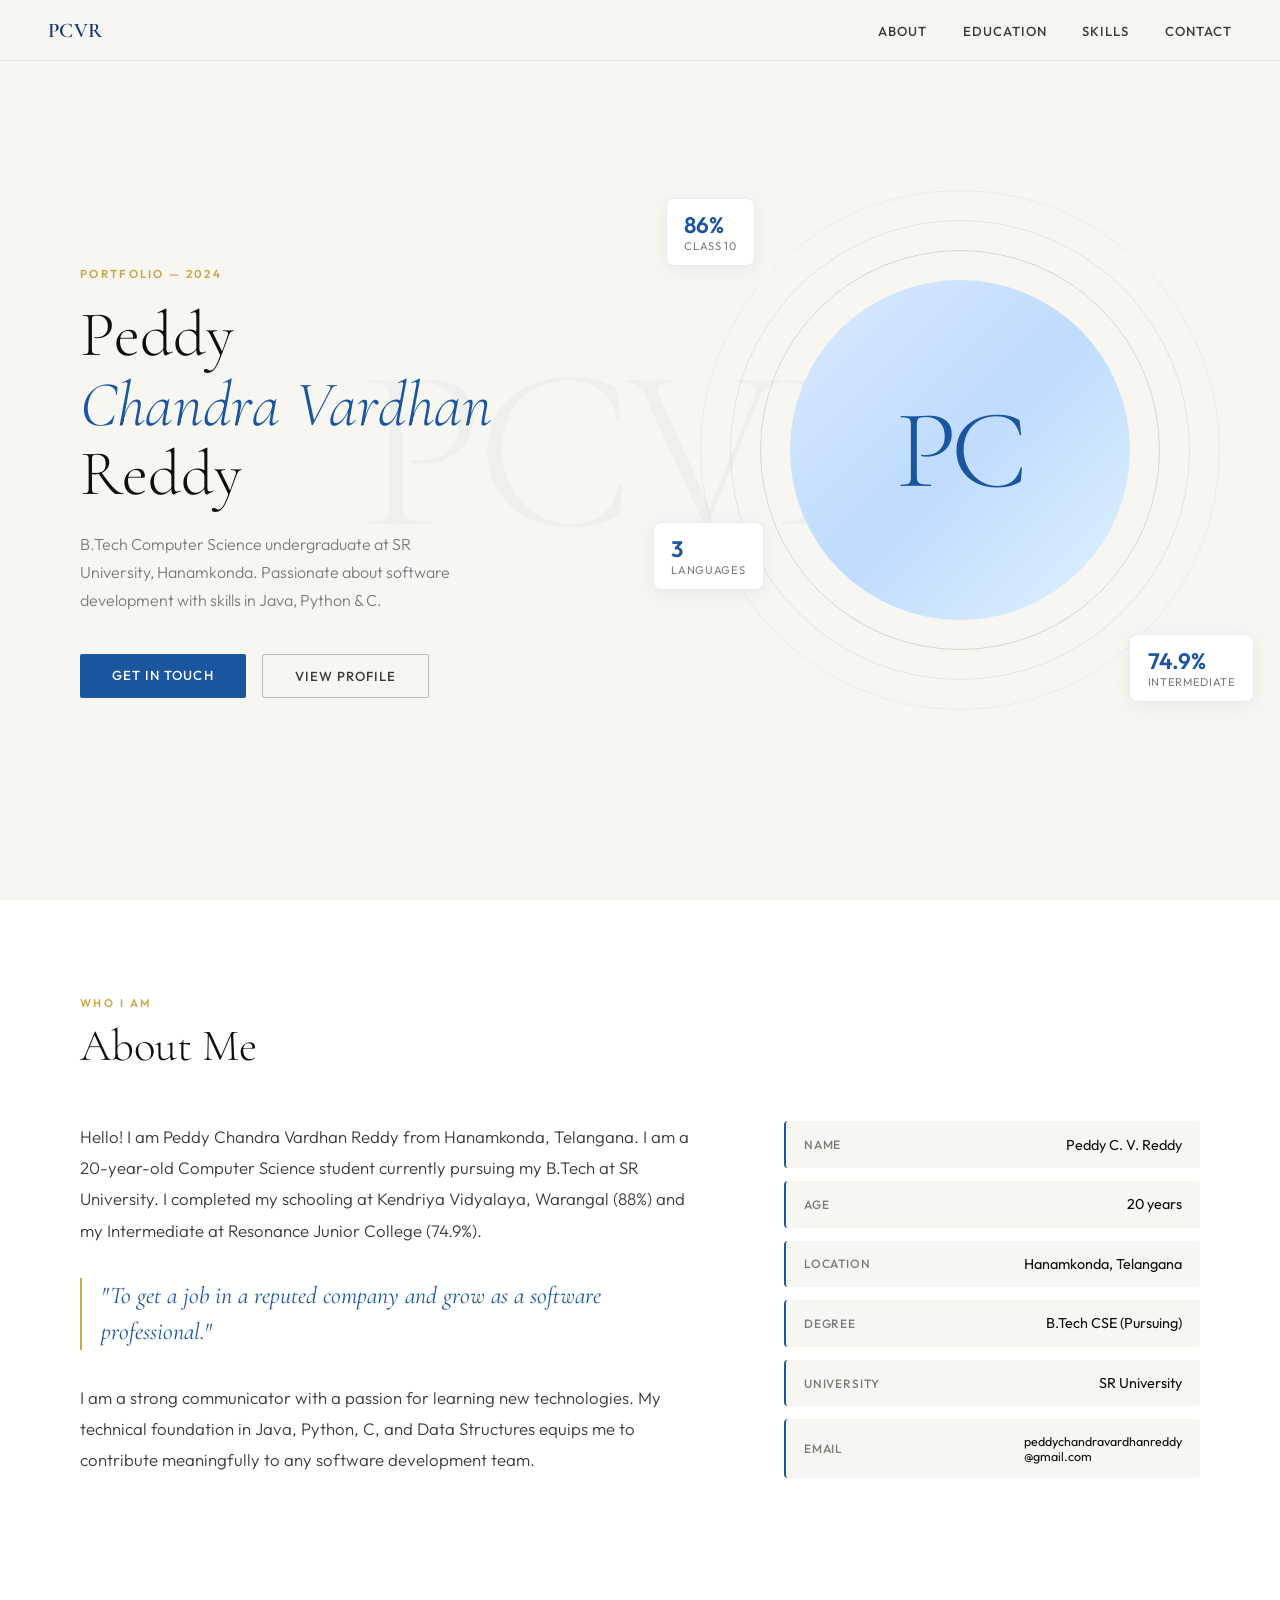
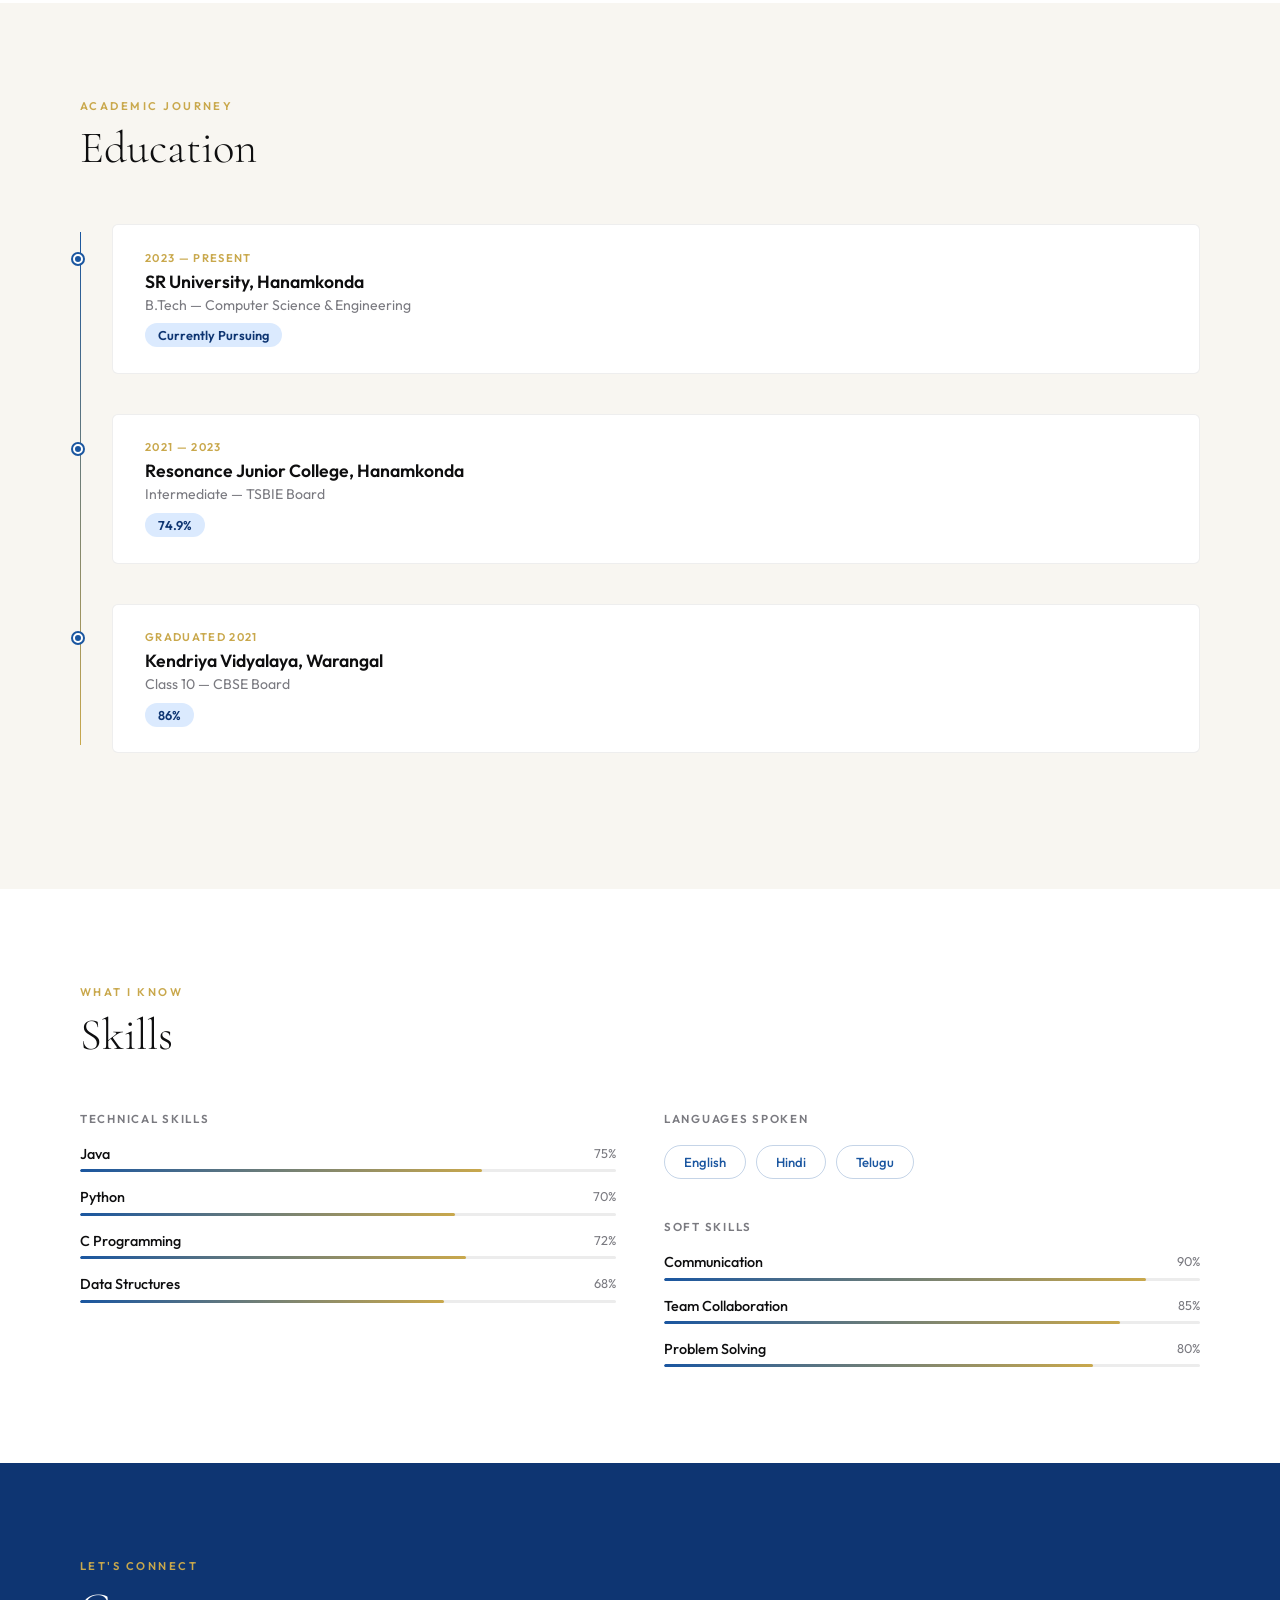
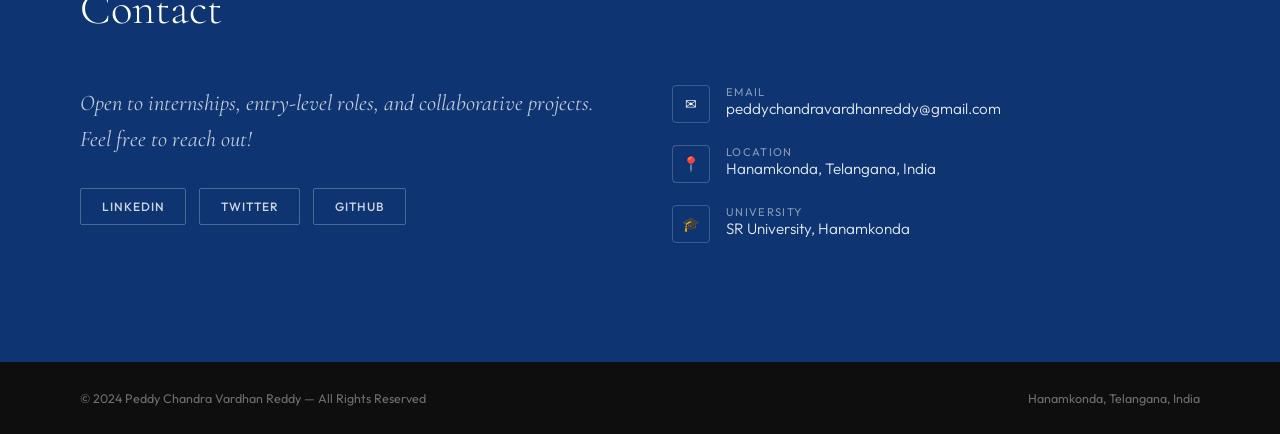
==== index.html @ 5cf5fcb5 "Rename resume.html to index.html" ====
<!DOCTYPE html>
<html lang="en">
<head>
<meta charset="UTF-8">
<meta name="viewport" content="width=device-width, initial-scale=1.0">
<title>Peddy Chandra Vardhan Reddy — Portfolio</title>
<link href="https://fonts.googleapis.com/css2?family=Cormorant+Garamond:ital,wght@0,300;0,400;0,600;1,300;1,400&family=Outfit:wght@300;400;500;600&display=swap" rel="stylesheet">
<style>
  :root {
    --ink: #0e0e0f;
    --ink2: #3a3a3c;
    --muted: #7a7a80;
    --accent: #1a56a0;
    --accent2: #0e3572;
    --gold: #c9a84c;
    --bg: #f8f6f1;
    --bg2: #f0ece3;
    --white: #ffffff;
    --card: #ffffff;
  }

  *, *::before, *::after { margin:0; padding:0; box-sizing:border-box; }

  html { scroll-behavior: smooth; }

  body {
    font-family: 'Outfit', sans-serif;
    background: var(--bg);
    color: var(--ink);
    overflow-x: hidden;
  }

  /* ── NAV ── */
  nav {
    position: fixed; top: 0; left: 0; right: 0; z-index: 100;
    display: flex; align-items: center; justify-content: space-between;
    padding: 1.1rem 3rem;
    background: rgba(248,246,241,0.88);
    backdrop-filter: blur(12px);
    border-bottom: 1px solid rgba(14,14,15,0.08);
  }

  .nav-logo {
    font-family: 'Cormorant Garamond', serif;
    font-size: 1.3rem;
    font-weight: 600;
    color: var(--accent2);
    letter-spacing: 0.02em;
  }

  .nav-links { display: flex; gap: 2.2rem; list-style: none; }
  .nav-links a {
    font-size: 0.82rem;
    font-weight: 500;
    letter-spacing: 0.08em;
    text-transform: uppercase;
    color: var(--ink2);
    text-decoration: none;
    transition: color 0.2s;
  }
  .nav-links a:hover { color: var(--accent); }

  /* ── HERO ── */
  .hero {
    min-height: 100vh;
    display: grid;
    grid-template-columns: 1fr 1fr;
    position: relative;
    overflow: hidden;
  }

  .hero-left {
    display: flex; flex-direction: column; justify-content: center;
    padding: 8rem 4rem 4rem 5rem;
    position: relative; z-index: 2;
  }

  .hero-tag {
    font-size: 0.72rem;
    font-weight: 600;
    letter-spacing: 0.2em;
    text-transform: uppercase;
    color: var(--gold);
    margin-bottom: 1.2rem;
    opacity: 0;
    animation: fadeUp 0.7s 0.2s forwards;
  }

  .hero-name {
    font-family: 'Cormorant Garamond', serif;
    font-size: clamp(2.8rem, 5vw, 4.5rem);
    font-weight: 300;
    line-height: 1.08;
    color: var(--ink);
    margin-bottom: 1.4rem;
    opacity: 0;
    animation: fadeUp 0.7s 0.35s forwards;
  }

  .hero-name em {
    font-style: italic;
    color: var(--accent);
  }

  .hero-desc {
    font-size: 1rem;
    line-height: 1.75;
    color: var(--muted);
    max-width: 400px;
    margin-bottom: 2.5rem;
    font-weight: 300;
    opacity: 0;
    animation: fadeUp 0.7s 0.5s forwards;
  }

  .hero-cta {
    display: flex; gap: 1rem; flex-wrap: wrap;
    opacity: 0;
    animation: fadeUp 0.7s 0.65s forwards;
  }

  .btn-primary {
    padding: 0.8rem 2rem;
    background: var(--accent);
    color: #fff;
    border: none;
    border-radius: 2px;
    font-family: 'Outfit', sans-serif;
    font-size: 0.82rem;
    font-weight: 500;
    letter-spacing: 0.08em;
    text-transform: uppercase;
    cursor: pointer;
    text-decoration: none;
    transition: background 0.2s, transform 0.15s;
  }
  .btn-primary:hover { background: var(--accent2); transform: translateY(-1px); }

  .btn-ghost {
    padding: 0.8rem 2rem;
    background: transparent;
    color: var(--ink2);
    border: 1px solid rgba(14,14,15,0.25);
    border-radius: 2px;
    font-family: 'Outfit', sans-serif;
    font-size: 0.82rem;
    font-weight: 500;
    letter-spacing: 0.08em;
    text-transform: uppercase;
    cursor: pointer;
    text-decoration: none;
    transition: border-color 0.2s, color 0.2s, transform 0.15s;
  }
  .btn-ghost:hover { border-color: var(--accent); color: var(--accent); transform: translateY(-1px); }

  .hero-right {
    position: relative;
    display: flex; align-items: center; justify-content: center;
    overflow: hidden;
  }

  .hero-visual {
    width: 340px; height: 340px;
    border-radius: 50%;
    background: linear-gradient(135deg, #dbeafe 0%, #bfdbfe 50%, #e0f2fe 100%);
    display: flex; align-items: center; justify-content: center;
    position: relative;
    opacity: 0;
    animation: scaleIn 0.8s 0.4s forwards;
  }

  .hero-initials {
    font-family: 'Cormorant Garamond', serif;
    font-size: 7rem;
    font-weight: 300;
    color: var(--accent);
    letter-spacing: -0.04em;
  }

  .hero-ring {
    position: absolute;
    border: 1px solid rgba(26,86,160,0.18);
    border-radius: 50%;
  }
  .ring1 { width: 400px; height: 400px; }
  .ring2 { width: 460px; height: 460px; opacity: 0.6; }
  .ring3 { width: 520px; height: 520px; opacity: 0.35; }

  .hero-stat {
    position: absolute;
    background: var(--white);
    border: 1px solid rgba(14,14,15,0.08);
    border-radius: 8px;
    padding: 0.75rem 1.1rem;
    box-shadow: 0 4px 20px rgba(0,0,0,0.06);
  }
  .hero-stat .stat-val { font-size: 1.4rem; font-weight: 600; color: var(--accent); }
  .hero-stat .stat-lbl { font-size: 0.7rem; color: var(--muted); text-transform: uppercase; letter-spacing: 0.06em; }
  .stat-a { top: 22%; left: 4%; animation: fadeIn 0.6s 0.9s both; }
  .stat-b { bottom: 22%; right: 4%; animation: fadeIn 0.6s 1.1s both; }
  .stat-c { top: 58%; left: 2%; animation: fadeIn 0.6s 1.3s both; }

  .hero-bg-text {
    position: absolute;
    font-family: 'Cormorant Garamond', serif;
    font-size: 18vw;
    font-weight: 300;
    color: rgba(26,86,160,0.04);
    user-select: none;
    pointer-events: none;
    top: 50%;
    left: 50%;
    transform: translate(-50%, -50%);
    white-space: nowrap;
    letter-spacing: -0.03em;
  }

  /* ── SECTIONS ── */
  section { padding: 6rem 5rem; }

  .section-label {
    font-size: 0.7rem;
    font-weight: 600;
    letter-spacing: 0.22em;
    text-transform: uppercase;
    color: var(--gold);
    margin-bottom: 0.6rem;
  }

  .section-title {
    font-family: 'Cormorant Garamond', serif;
    font-size: clamp(2rem, 3.5vw, 2.8rem);
    font-weight: 300;
    color: var(--ink);
    margin-bottom: 3rem;
    line-height: 1.2;
  }

  /* ── ABOUT ── */
  #about { background: var(--white); }

  .about-grid {
    display: grid;
    grid-template-columns: 1.2fr 0.8fr;
    gap: 5rem;
    align-items: start;
  }

  .about-text {
    font-size: 1.05rem;
    line-height: 1.85;
    color: var(--ink2);
    font-weight: 300;
    margin-bottom: 2rem;
  }

  .about-highlight {
    font-family: 'Cormorant Garamond', serif;
    font-size: 1.5rem;
    font-style: italic;
    color: var(--accent);
    border-left: 2px solid var(--gold);
    padding-left: 1.2rem;
    margin: 2rem 0;
    line-height: 1.5;
  }

  .info-grid { display: grid; gap: 0.8rem; }
  .info-item {
    display: flex; justify-content: space-between; align-items: center;
    padding: 0.9rem 1.1rem;
    background: var(--bg);
    border-radius: 4px;
    border-left: 2px solid var(--accent);
  }
  .info-item .info-key { font-size: 0.75rem; font-weight: 500; text-transform: uppercase; letter-spacing: 0.08em; color: var(--muted); }
  .info-item .info-val { font-size: 0.9rem; color: var(--ink); font-weight: 400; }

  /* ── EDUCATION ── */
  #education { background: var(--bg); }

  .edu-timeline { position: relative; padding-left: 2rem; }
  .edu-timeline::before {
    content: '';
    position: absolute; left: 0; top: 8px; bottom: 8px;
    width: 1px; background: linear-gradient(to bottom, var(--accent), var(--gold));
  }

  .edu-item {
    position: relative;
    margin-bottom: 2.5rem;
    padding: 1.6rem 2rem;
    background: var(--white);
    border-radius: 6px;
    border: 1px solid rgba(14,14,15,0.07);
    transition: transform 0.2s, box-shadow 0.2s;
  }
  .edu-item:hover { transform: translateX(4px); box-shadow: 0 8px 30px rgba(26,86,160,0.08); }

  .edu-item::before {
    content: '';
    position: absolute; left: -2.5rem; top: 1.8rem;
    width: 10px; height: 10px;
    border-radius: 50%;
    background: var(--accent);
    border: 2px solid var(--white);
    box-shadow: 0 0 0 2px var(--accent);
  }

  .edu-year {
    font-size: 0.7rem; font-weight: 600; letter-spacing: 0.12em;
    text-transform: uppercase; color: var(--gold); margin-bottom: 0.3rem;
  }
  .edu-school { font-size: 1.1rem; font-weight: 600; color: var(--ink); margin-bottom: 0.2rem; }
  .edu-detail { font-size: 0.88rem; color: var(--muted); margin-bottom: 0.6rem; }
  .edu-score {
    display: inline-block; padding: 0.25rem 0.8rem;
    background: #dbeafe; color: var(--accent2);
    border-radius: 20px; font-size: 0.8rem; font-weight: 600;
  }

  /* ── SKILLS ── */
  #skills { background: var(--white); }

  .skills-container { display: grid; grid-template-columns: 1fr 1fr; gap: 3rem; }

  .skill-group-title {
    font-size: 0.72rem; font-weight: 600; letter-spacing: 0.15em;
    text-transform: uppercase; color: var(--muted); margin-bottom: 1.2rem;
  }

  .skill-list { display: flex; flex-direction: column; gap: 1rem; }

  .skill-item { }
  .skill-top { display: flex; justify-content: space-between; margin-bottom: 0.4rem; }
  .skill-name { font-size: 0.9rem; font-weight: 500; color: var(--ink); }
  .skill-pct { font-size: 0.8rem; color: var(--muted); }
  .skill-bar {
    height: 3px; background: rgba(14,14,15,0.08); border-radius: 2px; overflow: hidden;
  }
  .skill-fill {
    height: 100%; background: linear-gradient(90deg, var(--accent), var(--gold));
    border-radius: 2px;
    animation: barGrow 1s ease-out forwards;
    transform-origin: left;
  }

  .lang-chips { display: flex; flex-wrap: wrap; gap: 0.6rem; margin-top: 1rem; }
  .lang-chip {
    padding: 0.5rem 1.2rem;
    border: 1px solid rgba(26,86,160,0.25);
    border-radius: 20px;
    font-size: 0.82rem;
    color: var(--accent);
    font-weight: 500;
    transition: background 0.2s;
  }
  .lang-chip:hover { background: #dbeafe; }

  /* ── CONTACT ── */
  #contact { background: var(--accent2); color: #fff; }

  #contact .section-title { color: #fff; }
  #contact .section-label { color: var(--gold); }

  .contact-grid { display: grid; grid-template-columns: 1fr 1fr; gap: 4rem; align-items: start; }

  .contact-lead {
    font-family: 'Cormorant Garamond', serif;
    font-size: 1.4rem;
    font-style: italic;
    color: rgba(255,255,255,0.75);
    line-height: 1.6;
    margin-bottom: 2rem;
  }

  .contact-detail {
    display: flex; align-items: flex-start; gap: 1rem;
    margin-bottom: 1.4rem;
  }
  .contact-icon {
    width: 38px; height: 38px;
    border: 1px solid rgba(255,255,255,0.2);
    border-radius: 4px;
    display: flex; align-items: center; justify-content: center;
    flex-shrink: 0;
    font-size: 0.9rem;
  }
  .contact-txt .ct-label { font-size: 0.7rem; letter-spacing: 0.12em; text-transform: uppercase; color: rgba(255,255,255,0.5); }
  .contact-txt .ct-val { font-size: 0.95rem; color: rgba(255,255,255,0.9); font-weight: 300; }

  .social-row { display: flex; gap: 0.8rem; margin-top: 2rem; }
  .social-btn {
    padding: 0.6rem 1.3rem;
    border: 1px solid rgba(255,255,255,0.25);
    border-radius: 2px;
    font-size: 0.75rem; font-weight: 500; letter-spacing: 0.08em;
    text-transform: uppercase; color: rgba(255,255,255,0.8);
    text-decoration: none;
    transition: background 0.2s, border-color 0.2s;
  }
  .social-btn:hover { background: rgba(255,255,255,0.1); border-color: rgba(255,255,255,0.5); }

  /* ── FOOTER ── */
  footer {
    padding: 1.8rem 5rem;
    background: var(--ink);
    display: flex; justify-content: space-between; align-items: center;
  }
  footer p { font-size: 0.78rem; color: rgba(255,255,255,0.4); }

  /* ── ANIMATIONS ── */
  @keyframes fadeUp {
    from { opacity: 0; transform: translateY(24px); }
    to   { opacity: 1; transform: translateY(0); }
  }
  @keyframes fadeIn {
    from { opacity: 0; } to { opacity: 1; }
  }
  @keyframes scaleIn {
    from { opacity: 0; transform: scale(0.88); }
    to   { opacity: 1; transform: scale(1); }
  }
  @keyframes barGrow {
    from { width: 0; } to { width: var(--w); }
  }

  /* scroll reveal */
  .reveal { opacity: 0; transform: translateY(30px); transition: opacity 0.6s ease, transform 0.6s ease; }
  .reveal.visible { opacity: 1; transform: none; }

  @media (max-width: 900px) {
    nav { padding: 1rem 1.5rem; }
    .nav-links { gap: 1.2rem; }
    .hero { grid-template-columns: 1fr; min-height: auto; }
    .hero-left { padding: 7rem 1.8rem 2rem; }
    .hero-right { display: none; }
    section { padding: 4rem 1.8rem; }
    .about-grid, .skills-container, .contact-grid { grid-template-columns: 1fr; gap: 2rem; }
    footer { flex-direction: column; gap: 0.5rem; text-align: center; padding: 1.5rem; }
  }
</style>
</head>
<body>

<nav>
  <div class="nav-logo">PCVR</div>
  <ul class="nav-links">
    <li><a href="#about">About</a></li>
    <li><a href="#education">Education</a></li>
    <li><a href="#skills">Skills</a></li>
    <li><a href="#contact">Contact</a></li>
  </ul>
</nav>

<!-- HERO -->
<div class="hero">
  <div class="hero-bg-text">PCVR</div>
  <div class="hero-left">
    <div class="hero-tag">Portfolio — 2024</div>
    <h1 class="hero-name">
      Peddy<br><em>Chandra Vardhan</em><br>Reddy
    </h1>
    <p class="hero-desc">
      B.Tech Computer Science undergraduate at SR University, Hanamkonda. Passionate about software development with skills in Java, Python & C.
    </p>
    <div class="hero-cta">
      <a href="#contact" class="btn-primary">Get In Touch</a>
      <a href="#education" class="btn-ghost">View Profile</a>
    </div>
  </div>
  <div class="hero-right">
    <div class="hero-ring ring3"></div>
    <div class="hero-ring ring2"></div>
    <div class="hero-ring ring1"></div>
    <div class="hero-visual">
      <span class="hero-initials">PC</span>
    </div>
    <div class="hero-stat stat-a">
      <div class="stat-val">86%</div>
      <div class="stat-lbl">Class 10</div>
    </div>
    <div class="hero-stat stat-b">
      <div class="stat-val">74.9%</div>
      <div class="stat-lbl">Intermediate</div>
    </div>
    <div class="hero-stat stat-c">
      <div class="stat-val">3</div>
      <div class="stat-lbl">Languages</div>
    </div>
  </div>
</div>

<!-- ABOUT -->
<section id="about">
  <div class="reveal">
    <div class="section-label">Who I Am</div>
    <h2 class="section-title">About Me</h2>
  </div>
  <div class="about-grid reveal">
    <div>
      <p class="about-text">
        Hello! I am Peddy Chandra Vardhan Reddy from Hanamkonda, Telangana. I am a 20-year-old Computer Science student currently pursuing my B.Tech at SR University. I completed my schooling at Kendriya Vidyalaya, Warangal (88%) and my Intermediate at Resonance Junior College (74.9%).
      </p>
      <div class="about-highlight">
        "To get a job in a reputed company and grow as a software professional."
      </div>
      <p class="about-text">
        I am a strong communicator with a passion for learning new technologies. My technical foundation in Java, Python, C, and Data Structures equips me to contribute meaningfully to any software development team.
      </p>
    </div>
    <div class="info-grid">
      <div class="info-item">
        <span class="info-key">Name</span>
        <span class="info-val">Peddy C. V. Reddy</span>
      </div>
      <div class="info-item">
        <span class="info-key">Age</span>
        <span class="info-val">20 years</span>
      </div>
      <div class="info-item">
        <span class="info-key">Location</span>
        <span class="info-val">Hanamkonda, Telangana</span>
      </div>
      <div class="info-item">
        <span class="info-key">Degree</span>
        <span class="info-val">B.Tech CSE (Pursuing)</span>
      </div>
      <div class="info-item">
        <span class="info-key">University</span>
        <span class="info-val">SR University</span>
      </div>
      <div class="info-item">
        <span class="info-key">Email</span>
        <span class="info-val" style="font-size:0.78rem">peddychandravardhanreddy<br>@gmail.com</span>
      </div>
    </div>
  </div>
</section>

<!-- EDUCATION -->
<section id="education">
  <div class="reveal">
    <div class="section-label">Academic Journey</div>
    <h2 class="section-title">Education</h2>
  </div>
  <div class="edu-timeline reveal">
    <div class="edu-item">
      <div class="edu-year">2023 — Present</div>
      <div class="edu-school">SR University, Hanamkonda</div>
      <div class="edu-detail">B.Tech — Computer Science & Engineering</div>
      <span class="edu-score">Currently Pursuing</span>
    </div>
    <div class="edu-item">
      <div class="edu-year">2021 — 2023</div>
      <div class="edu-school">Resonance Junior College, Hanamkonda</div>
      <div class="edu-detail">Intermediate — TSBIE Board</div>
      <span class="edu-score">74.9%</span>
    </div>
    <div class="edu-item">
      <div class="edu-year">Graduated 2021</div>
      <div class="edu-school">Kendriya Vidyalaya, Warangal</div>
      <div class="edu-detail">Class 10 — CBSE Board</div>
      <span class="edu-score">86%</span>
    </div>
  </div>
</section>

<!-- SKILLS -->
<section id="skills">
  <div class="reveal">
    <div class="section-label">What I Know</div>
    <h2 class="section-title">Skills</h2>
  </div>
  <div class="skills-container reveal">
    <div>
      <div class="skill-group-title">Technical Skills</div>
      <div class="skill-list">
        <div class="skill-item">
          <div class="skill-top"><span class="skill-name">Java</span><span class="skill-pct">75%</span></div>
          <div class="skill-bar"><div class="skill-fill" style="--w:75%"></div></div>
        </div>
        <div class="skill-item">
          <div class="skill-top"><span class="skill-name">Python</span><span class="skill-pct">70%</span></div>
          <div class="skill-bar"><div class="skill-fill" style="--w:70%"></div></div>
        </div>
        <div class="skill-item">
          <div class="skill-top"><span class="skill-name">C Programming</span><span class="skill-pct">72%</span></div>
          <div class="skill-bar"><div class="skill-fill" style="--w:72%"></div></div>
        </div>
        <div class="skill-item">
          <div class="skill-top"><span class="skill-name">Data Structures</span><span class="skill-pct">68%</span></div>
          <div class="skill-bar"><div class="skill-fill" style="--w:68%"></div></div>
        </div>
      </div>
    </div>
    <div>
      <div class="skill-group-title">Languages Spoken</div>
      <div class="lang-chips">
        <span class="lang-chip">English</span>
        <span class="lang-chip">Hindi</span>
        <span class="lang-chip">Telugu</span>
      </div>

      <div style="margin-top:2.5rem">
        <div class="skill-group-title">Soft Skills</div>
        <div class="skill-list">
          <div class="skill-item">
            <div class="skill-top"><span class="skill-name">Communication</span><span class="skill-pct">90%</span></div>
            <div class="skill-bar"><div class="skill-fill" style="--w:90%"></div></div>
          </div>
          <div class="skill-item">
            <div class="skill-top"><span class="skill-name">Team Collaboration</span><span class="skill-pct">85%</span></div>
            <div class="skill-bar"><div class="skill-fill" style="--w:85%"></div></div>
          </div>
          <div class="skill-item">
            <div class="skill-top"><span class="skill-name">Problem Solving</span><span class="skill-pct">80%</span></div>
            <div class="skill-bar"><div class="skill-fill" style="--w:80%"></div></div>
          </div>
        </div>
      </div>
    </div>
  </div>
</section>

<!-- CONTACT -->
<section id="contact">
  <div class="reveal">
    <div class="section-label">Let's Connect</div>
    <h2 class="section-title">Contact</h2>
  </div>
  <div class="contact-grid reveal">
    <div>
      <p class="contact-lead">
        Open to internships, entry-level roles, and collaborative projects. Feel free to reach out!
      </p>
      <div class="social-row">
        <a href="#" class="social-btn">LinkedIn</a>
        <a href="#" class="social-btn">Twitter</a>
        <a href="#" class="social-btn">GitHub</a>
      </div>
    </div>
    <div>
      <div class="contact-detail">
        <div class="contact-icon">✉</div>
        <div class="contact-txt">
          <div class="ct-label">Email</div>
          <div class="ct-val">peddychandravardhanreddy@gmail.com</div>
        </div>
      </div>
      <div class="contact-detail">
        <div class="contact-icon">📍</div>
        <div class="contact-txt">
          <div class="ct-label">Location</div>
          <div class="ct-val">Hanamkonda, Telangana, India</div>
        </div>
      </div>
      <div class="contact-detail">
        <div class="contact-icon">🎓</div>
        <div class="contact-txt">
          <div class="ct-label">University</div>
          <div class="ct-val">SR University, Hanamkonda</div>
        </div>
      </div>
    </div>
  </div>
</section>

<footer>
  <p>© 2024 Peddy Chandra Vardhan Reddy — All Rights Reserved</p>
  <p>Hanamkonda, Telangana, India</p>
</footer>

<script>
  const reveals = document.querySelectorAll('.reveal');
  const observer = new IntersectionObserver(entries => {
    entries.forEach((e, i) => {
      if (e.isIntersecting) {
        setTimeout(() => e.target.classList.add('visible'), i * 100);
        observer.unobserve(e.target);
      }
    });
  }, { threshold: 0.12 });
  reveals.forEach(el => observer.observe(el));
</script>

</body>
</html>
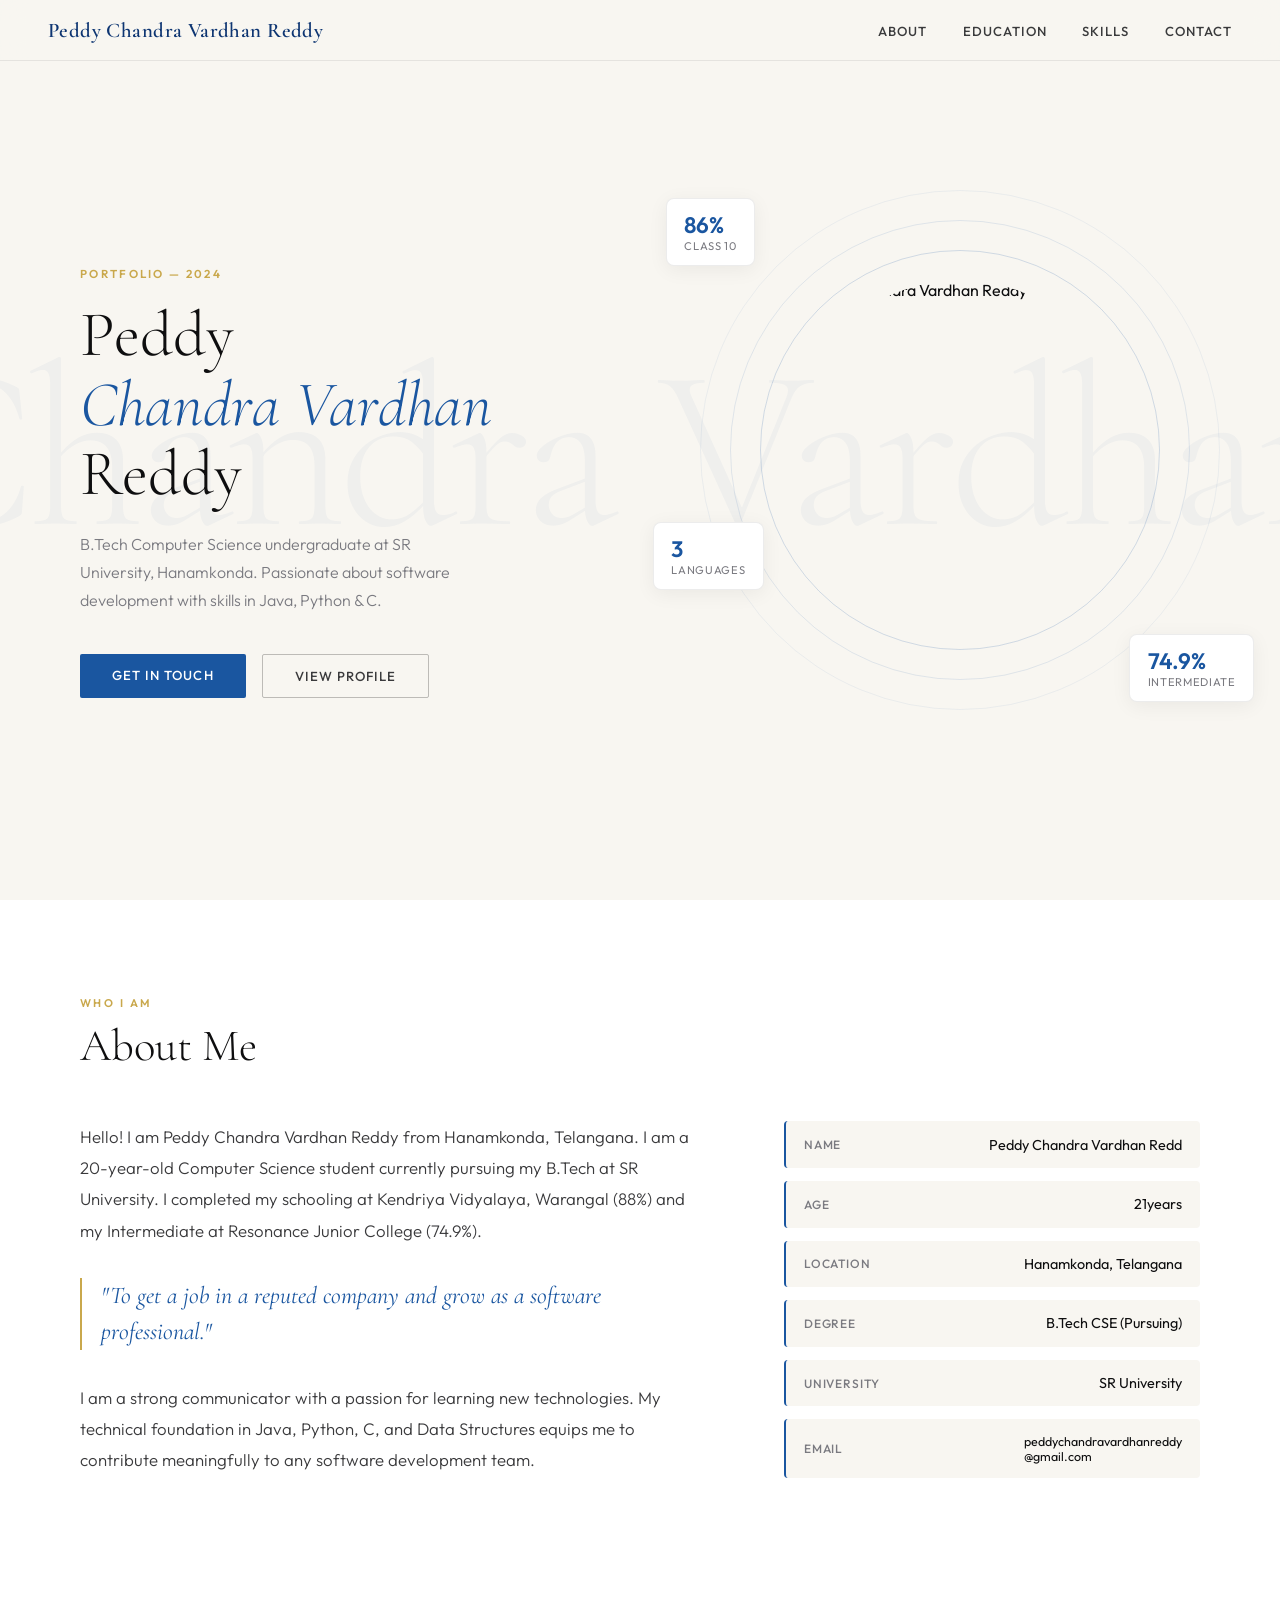
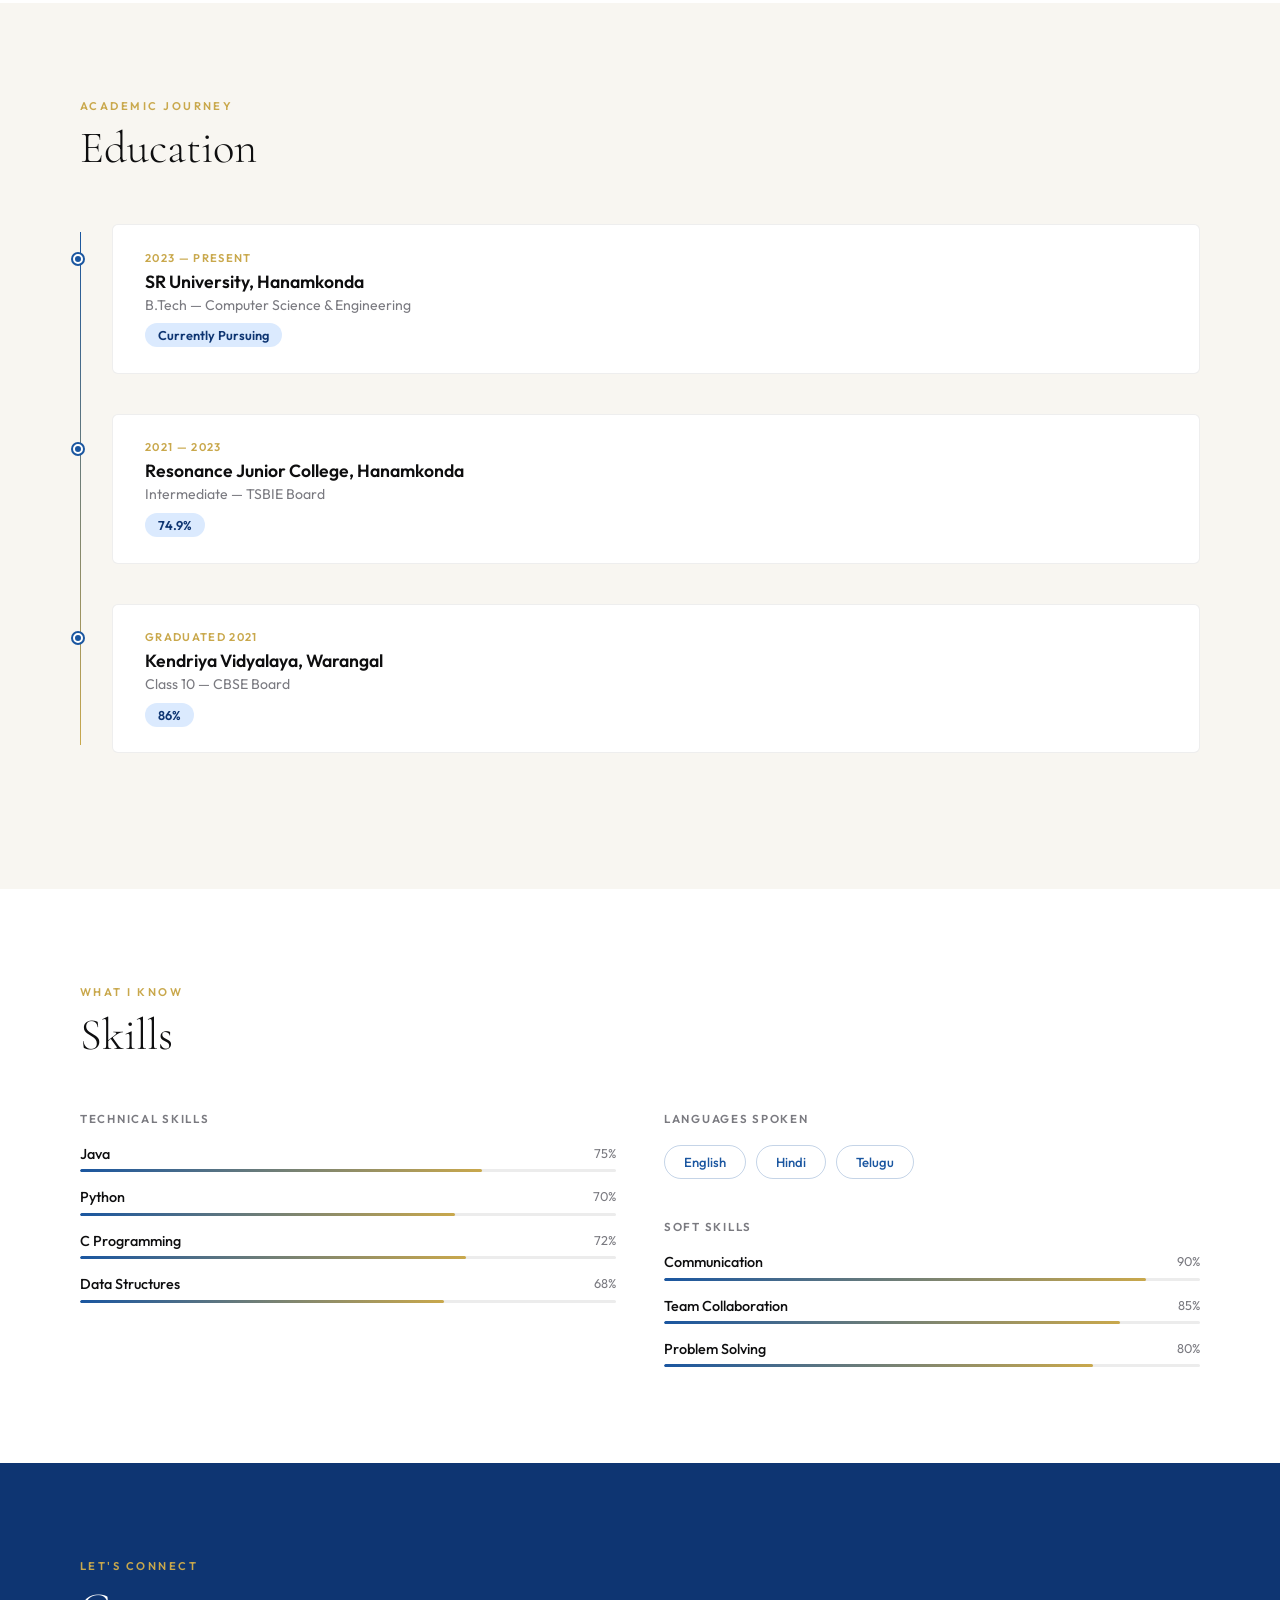
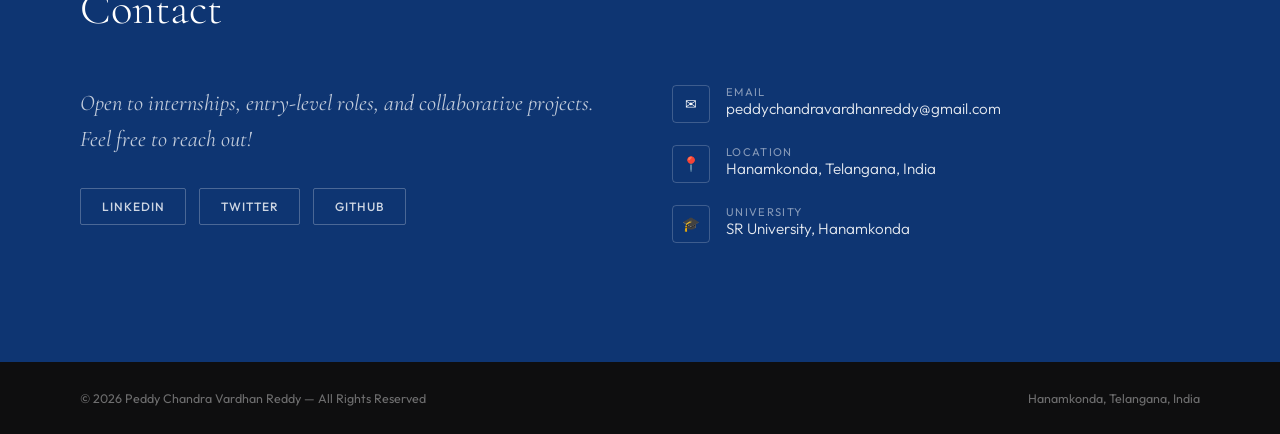
==== commit 8e24388b: "Update index.html" ====
--- a/index.html
+++ b/index.html
@@ -444,7 +444,7 @@
 <body>
 
 <nav>
-  <div class="nav-logo">PCVR</div>
+  <div class="nav-logo">Peddy Chandra Vardhan Reddy</div>
   <ul class="nav-links">
     <li><a href="#about">About</a></li>
     <li><a href="#education">Education</a></li>
@@ -455,7 +455,7 @@
 
 <!-- HERO -->
 <div class="hero">
-  <div class="hero-bg-text">PCVR</div>
+  <div class="hero-bg-text">Peddy Chandra Vardhan Reddy</div>
   <div class="hero-left">
     <div class="hero-tag">Portfolio — 2024</div>
     <h1 class="hero-name">
@@ -473,8 +473,8 @@
     <div class="hero-ring ring3"></div>
     <div class="hero-ring ring2"></div>
     <div class="hero-ring ring1"></div>
-    <div class="hero-visual">
-      <span class="hero-initials">PC</span>
+    <div class="hero-visual" style="background:none; overflow:hidden; padding:0;">
+    <img src="YOUR_PHOTO_URL" alt="Peddy Chandra Vardhan Reddy" style="width:100%;height:100%;object-fit:cover;border-radius:50%;" />
     </div>
     <div class="hero-stat stat-a">
       <div class="stat-val">86%</div>
@@ -512,11 +512,11 @@
     <div class="info-grid">
       <div class="info-item">
         <span class="info-key">Name</span>
-        <span class="info-val">Peddy C. V. Reddy</span>
+        <span class="info-val">Peddy Chandra Vardhan Redd</span>
       </div>
       <div class="info-item">
         <span class="info-key">Age</span>
-        <span class="info-val">20 years</span>
+        <span class="info-val">21years</span>
       </div>
       <div class="info-item">
         <span class="info-key">Location</span>
@@ -667,7 +667,7 @@
 </section>
 
 <footer>
-  <p>© 2024 Peddy Chandra Vardhan Reddy — All Rights Reserved</p>
+  <p>© 2026 Peddy Chandra Vardhan Reddy — All Rights Reserved</p>
   <p>Hanamkonda, Telangana, India</p>
 </footer>
 
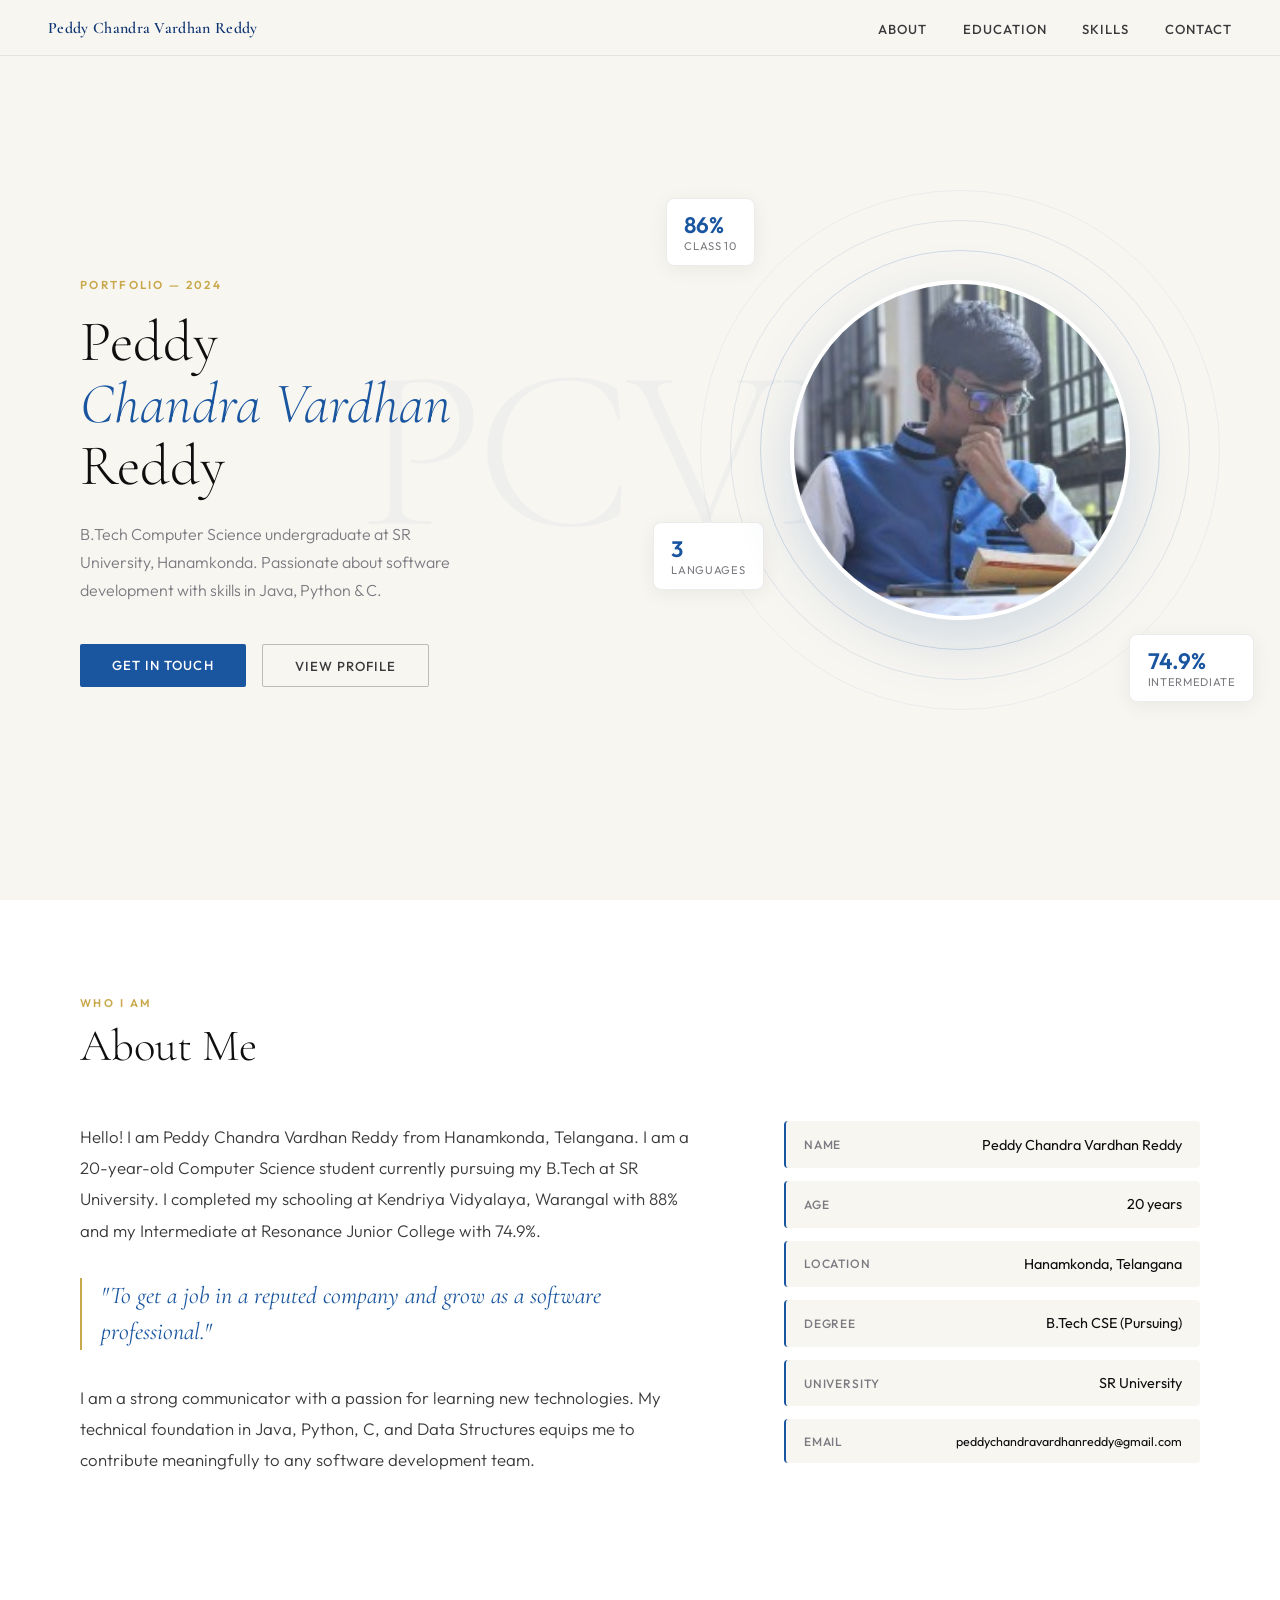
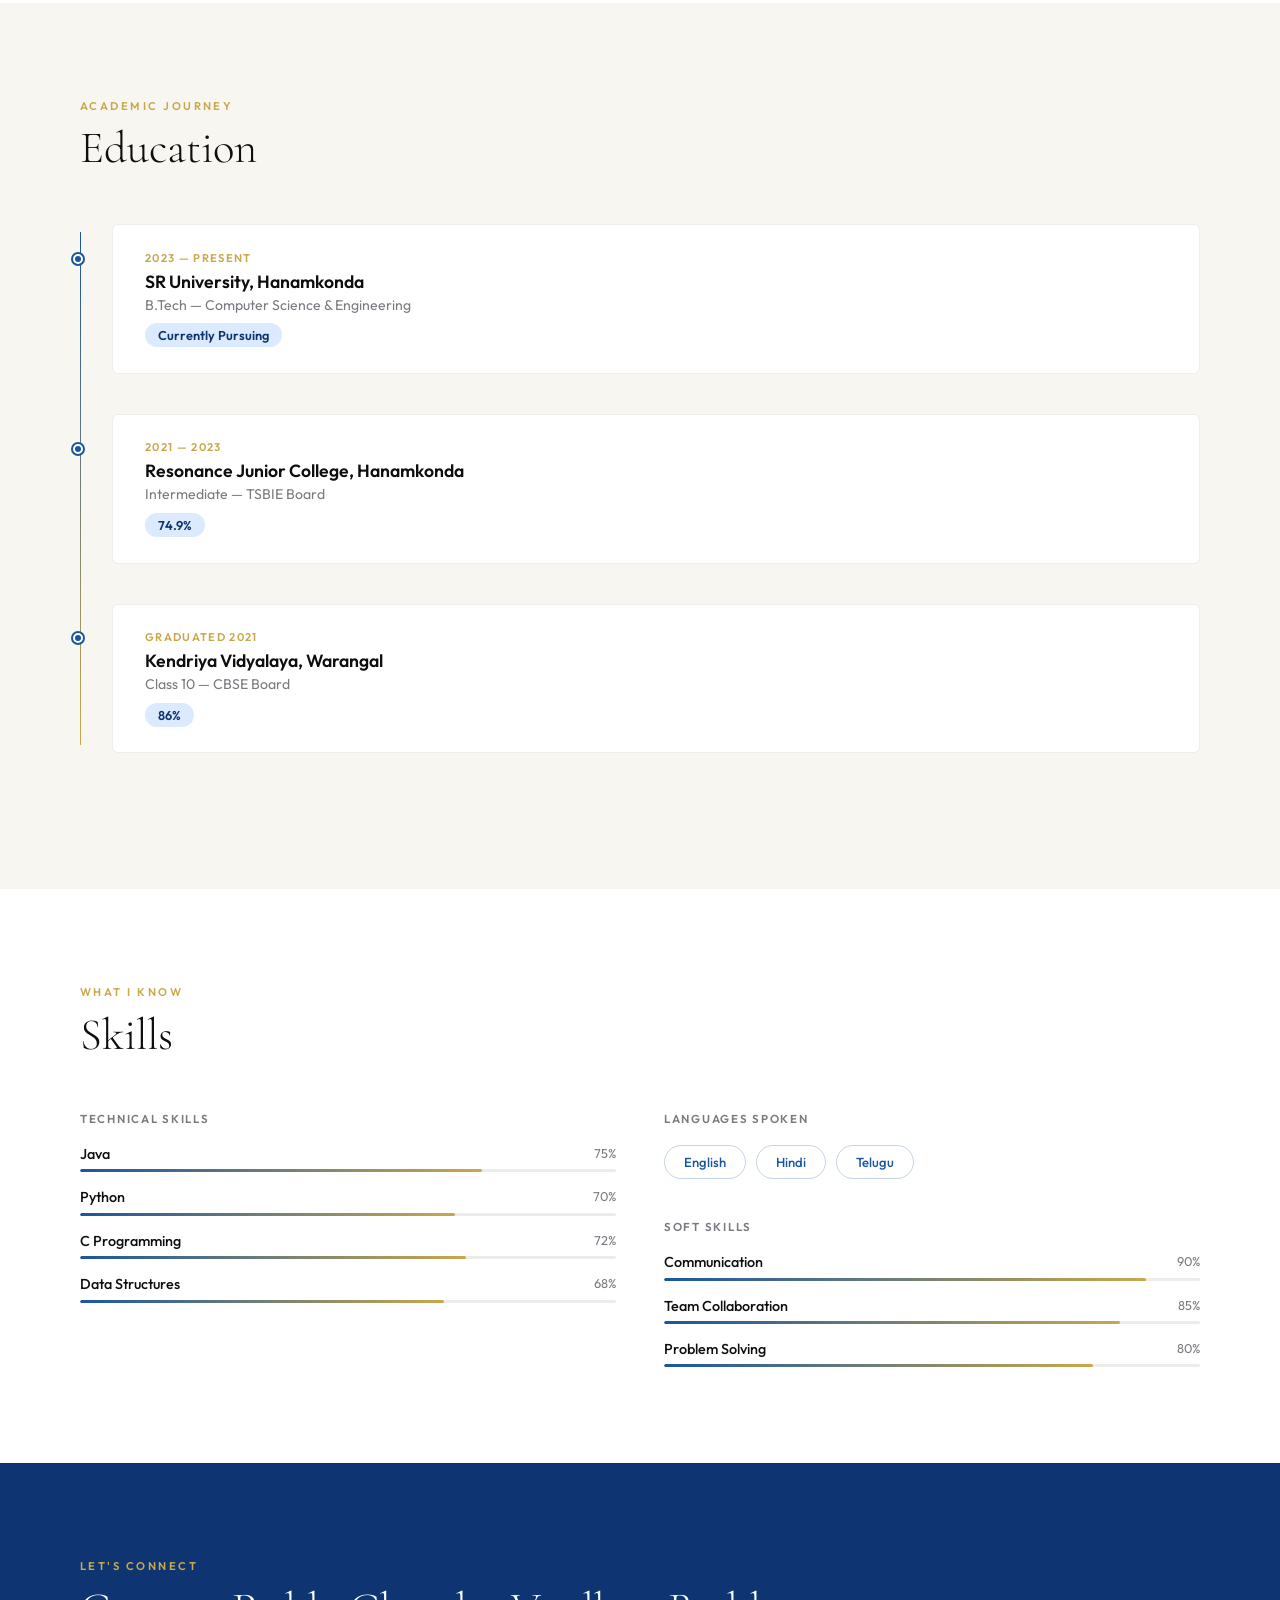
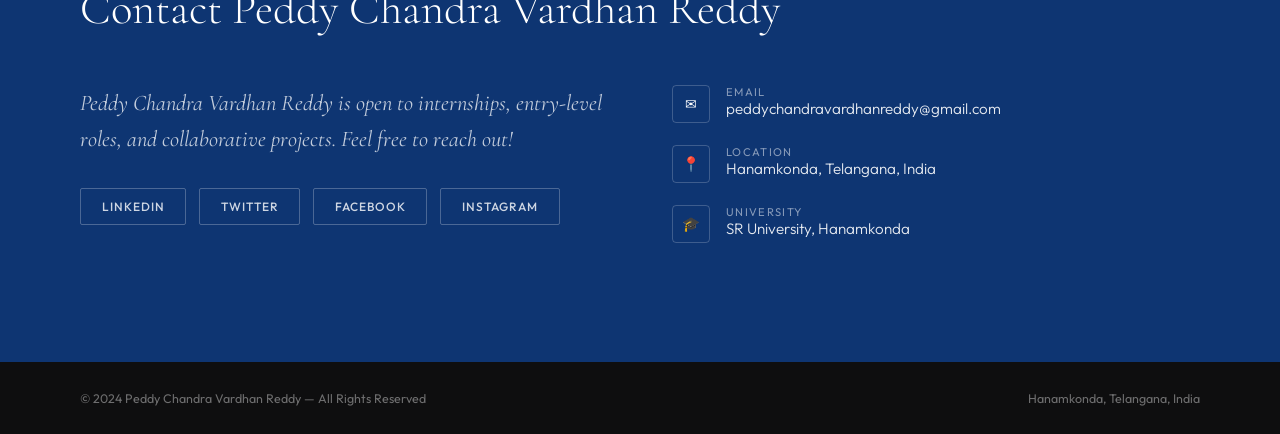
==== commit a1d4b31b: "Update index.html" ====
--- a/index.html
+++ b/index.html
@@ -16,301 +16,161 @@
     --bg: #f8f6f1;
     --bg2: #f0ece3;
     --white: #ffffff;
-    --card: #ffffff;
-  }
-
+  }
   *, *::before, *::after { margin:0; padding:0; box-sizing:border-box; }
-
   html { scroll-behavior: smooth; }
-
-  body {
-    font-family: 'Outfit', sans-serif;
-    background: var(--bg);
-    color: var(--ink);
-    overflow-x: hidden;
-  }
-
-  /* ── NAV ── */
+  body { font-family: 'Outfit', sans-serif; background: var(--bg); color: var(--ink); overflow-x: hidden; }
+
   nav {
     position: fixed; top: 0; left: 0; right: 0; z-index: 100;
     display: flex; align-items: center; justify-content: space-between;
     padding: 1.1rem 3rem;
-    background: rgba(248,246,241,0.88);
+    background: rgba(248,246,241,0.92);
     backdrop-filter: blur(12px);
     border-bottom: 1px solid rgba(14,14,15,0.08);
   }
-
   .nav-logo {
     font-family: 'Cormorant Garamond', serif;
-    font-size: 1.3rem;
-    font-weight: 600;
-    color: var(--accent2);
+    font-size: 1rem; font-weight: 600; color: var(--accent2);
     letter-spacing: 0.02em;
   }
-
   .nav-links { display: flex; gap: 2.2rem; list-style: none; }
   .nav-links a {
-    font-size: 0.82rem;
-    font-weight: 500;
-    letter-spacing: 0.08em;
-    text-transform: uppercase;
-    color: var(--ink2);
-    text-decoration: none;
-    transition: color 0.2s;
+    font-size: 0.82rem; font-weight: 500; letter-spacing: 0.08em;
+    text-transform: uppercase; color: var(--ink2); text-decoration: none; transition: color 0.2s;
   }
   .nav-links a:hover { color: var(--accent); }
 
-  /* ── HERO ── */
   .hero {
-    min-height: 100vh;
-    display: grid;
-    grid-template-columns: 1fr 1fr;
-    position: relative;
-    overflow: hidden;
-  }
-
+    min-height: 100vh; display: grid; grid-template-columns: 1fr 1fr;
+    position: relative; overflow: hidden;
+  }
   .hero-left {
     display: flex; flex-direction: column; justify-content: center;
-    padding: 8rem 4rem 4rem 5rem;
-    position: relative; z-index: 2;
-  }
-
+    padding: 8rem 4rem 4rem 5rem; position: relative; z-index: 2;
+  }
   .hero-tag {
-    font-size: 0.72rem;
-    font-weight: 600;
-    letter-spacing: 0.2em;
-    text-transform: uppercase;
-    color: var(--gold);
-    margin-bottom: 1.2rem;
-    opacity: 0;
-    animation: fadeUp 0.7s 0.2s forwards;
-  }
-
+    font-size: 0.72rem; font-weight: 600; letter-spacing: 0.2em;
+    text-transform: uppercase; color: var(--gold); margin-bottom: 1.2rem;
+    opacity: 0; animation: fadeUp 0.7s 0.2s forwards;
+  }
   .hero-name {
     font-family: 'Cormorant Garamond', serif;
-    font-size: clamp(2.8rem, 5vw, 4.5rem);
-    font-weight: 300;
-    line-height: 1.08;
-    color: var(--ink);
-    margin-bottom: 1.4rem;
-    opacity: 0;
-    animation: fadeUp 0.7s 0.35s forwards;
-  }
-
-  .hero-name em {
-    font-style: italic;
-    color: var(--accent);
-  }
-
+    font-size: clamp(2.5rem, 4.5vw, 4rem);
+    font-weight: 300; line-height: 1.08; color: var(--ink); margin-bottom: 1.4rem;
+    opacity: 0; animation: fadeUp 0.7s 0.35s forwards;
+  }
+  .hero-name em { font-style: italic; color: var(--accent); }
   .hero-desc {
-    font-size: 1rem;
-    line-height: 1.75;
-    color: var(--muted);
-    max-width: 400px;
-    margin-bottom: 2.5rem;
-    font-weight: 300;
-    opacity: 0;
-    animation: fadeUp 0.7s 0.5s forwards;
-  }
-
+    font-size: 1rem; line-height: 1.75; color: var(--muted);
+    max-width: 400px; margin-bottom: 2.5rem; font-weight: 300;
+    opacity: 0; animation: fadeUp 0.7s 0.5s forwards;
+  }
   .hero-cta {
     display: flex; gap: 1rem; flex-wrap: wrap;
-    opacity: 0;
-    animation: fadeUp 0.7s 0.65s forwards;
-  }
-
+    opacity: 0; animation: fadeUp 0.7s 0.65s forwards;
+  }
   .btn-primary {
-    padding: 0.8rem 2rem;
-    background: var(--accent);
-    color: #fff;
-    border: none;
-    border-radius: 2px;
-    font-family: 'Outfit', sans-serif;
-    font-size: 0.82rem;
-    font-weight: 500;
-    letter-spacing: 0.08em;
-    text-transform: uppercase;
-    cursor: pointer;
-    text-decoration: none;
+    padding: 0.8rem 2rem; background: var(--accent); color: #fff;
+    border: none; border-radius: 2px; font-family: 'Outfit', sans-serif;
+    font-size: 0.82rem; font-weight: 500; letter-spacing: 0.08em;
+    text-transform: uppercase; cursor: pointer; text-decoration: none;
     transition: background 0.2s, transform 0.15s;
   }
   .btn-primary:hover { background: var(--accent2); transform: translateY(-1px); }
-
   .btn-ghost {
-    padding: 0.8rem 2rem;
-    background: transparent;
-    color: var(--ink2);
-    border: 1px solid rgba(14,14,15,0.25);
-    border-radius: 2px;
-    font-family: 'Outfit', sans-serif;
-    font-size: 0.82rem;
-    font-weight: 500;
-    letter-spacing: 0.08em;
-    text-transform: uppercase;
-    cursor: pointer;
-    text-decoration: none;
-    transition: border-color 0.2s, color 0.2s, transform 0.15s;
+    padding: 0.8rem 2rem; background: transparent; color: var(--ink2);
+    border: 1px solid rgba(14,14,15,0.25); border-radius: 2px;
+    font-family: 'Outfit', sans-serif; font-size: 0.82rem; font-weight: 500;
+    letter-spacing: 0.08em; text-transform: uppercase; cursor: pointer;
+    text-decoration: none; transition: border-color 0.2s, color 0.2s, transform 0.15s;
   }
   .btn-ghost:hover { border-color: var(--accent); color: var(--accent); transform: translateY(-1px); }
 
   .hero-right {
-    position: relative;
-    display: flex; align-items: center; justify-content: center;
-    overflow: hidden;
-  }
-
+    position: relative; display: flex; align-items: center; justify-content: center; overflow: hidden;
+  }
   .hero-visual {
-    width: 340px; height: 340px;
-    border-radius: 50%;
-    background: linear-gradient(135deg, #dbeafe 0%, #bfdbfe 50%, #e0f2fe 100%);
-    display: flex; align-items: center; justify-content: center;
-    position: relative;
-    opacity: 0;
-    animation: scaleIn 0.8s 0.4s forwards;
-  }
-
-  .hero-initials {
-    font-family: 'Cormorant Garamond', serif;
-    font-size: 7rem;
-    font-weight: 300;
-    color: var(--accent);
-    letter-spacing: -0.04em;
-  }
-
+    width: 340px; height: 340px; border-radius: 50%;
+    overflow: hidden; position: relative; z-index: 2;
+    border: 4px solid var(--white);
+    box-shadow: 0 20px 60px rgba(26,86,160,0.18);
+    opacity: 0; animation: scaleIn 0.8s 0.4s forwards;
+  }
+  .hero-visual img { width: 100%; height: 100%; object-fit: cover; }
   .hero-ring {
-    position: absolute;
-    border: 1px solid rgba(26,86,160,0.18);
+    position: absolute; border: 1px solid rgba(26,86,160,0.18);
     border-radius: 50%;
   }
   .ring1 { width: 400px; height: 400px; }
   .ring2 { width: 460px; height: 460px; opacity: 0.6; }
   .ring3 { width: 520px; height: 520px; opacity: 0.35; }
-
   .hero-stat {
-    position: absolute;
-    background: var(--white);
-    border: 1px solid rgba(14,14,15,0.08);
-    border-radius: 8px;
-    padding: 0.75rem 1.1rem;
-    box-shadow: 0 4px 20px rgba(0,0,0,0.06);
+    position: absolute; background: var(--white);
+    border: 1px solid rgba(14,14,15,0.08); border-radius: 8px;
+    padding: 0.75rem 1.1rem; box-shadow: 0 4px 20px rgba(0,0,0,0.06);
   }
   .hero-stat .stat-val { font-size: 1.4rem; font-weight: 600; color: var(--accent); }
   .hero-stat .stat-lbl { font-size: 0.7rem; color: var(--muted); text-transform: uppercase; letter-spacing: 0.06em; }
   .stat-a { top: 22%; left: 4%; animation: fadeIn 0.6s 0.9s both; }
   .stat-b { bottom: 22%; right: 4%; animation: fadeIn 0.6s 1.1s both; }
   .stat-c { top: 58%; left: 2%; animation: fadeIn 0.6s 1.3s both; }
-
   .hero-bg-text {
-    position: absolute;
-    font-family: 'Cormorant Garamond', serif;
-    font-size: 18vw;
-    font-weight: 300;
-    color: rgba(26,86,160,0.04);
-    user-select: none;
-    pointer-events: none;
-    top: 50%;
-    left: 50%;
-    transform: translate(-50%, -50%);
-    white-space: nowrap;
-    letter-spacing: -0.03em;
-  }
-
-  /* ── SECTIONS ── */
+    position: absolute; font-family: 'Cormorant Garamond', serif;
+    font-size: 18vw; font-weight: 300; color: rgba(26,86,160,0.04);
+    user-select: none; pointer-events: none;
+    top: 50%; left: 50%; transform: translate(-50%,-50%);
+    white-space: nowrap; letter-spacing: -0.03em;
+  }
+
   section { padding: 6rem 5rem; }
-
   .section-label {
-    font-size: 0.7rem;
-    font-weight: 600;
-    letter-spacing: 0.22em;
-    text-transform: uppercase;
-    color: var(--gold);
-    margin-bottom: 0.6rem;
-  }
-
+    font-size: 0.7rem; font-weight: 600; letter-spacing: 0.22em;
+    text-transform: uppercase; color: var(--gold); margin-bottom: 0.6rem;
+  }
   .section-title {
     font-family: 'Cormorant Garamond', serif;
     font-size: clamp(2rem, 3.5vw, 2.8rem);
-    font-weight: 300;
-    color: var(--ink);
-    margin-bottom: 3rem;
-    line-height: 1.2;
-  }
-
-  /* ── ABOUT ── */
+    font-weight: 300; color: var(--ink); margin-bottom: 3rem; line-height: 1.2;
+  }
+
   #about { background: var(--white); }
-
-  .about-grid {
-    display: grid;
-    grid-template-columns: 1.2fr 0.8fr;
-    gap: 5rem;
-    align-items: start;
-  }
-
-  .about-text {
-    font-size: 1.05rem;
-    line-height: 1.85;
-    color: var(--ink2);
-    font-weight: 300;
-    margin-bottom: 2rem;
-  }
-
+  .about-grid { display: grid; grid-template-columns: 1.2fr 0.8fr; gap: 5rem; align-items: start; }
+  .about-text { font-size: 1.05rem; line-height: 1.85; color: var(--ink2); font-weight: 300; margin-bottom: 2rem; }
   .about-highlight {
-    font-family: 'Cormorant Garamond', serif;
-    font-size: 1.5rem;
-    font-style: italic;
-    color: var(--accent);
-    border-left: 2px solid var(--gold);
-    padding-left: 1.2rem;
-    margin: 2rem 0;
-    line-height: 1.5;
-  }
-
+    font-family: 'Cormorant Garamond', serif; font-size: 1.5rem; font-style: italic;
+    color: var(--accent); border-left: 2px solid var(--gold);
+    padding-left: 1.2rem; margin: 2rem 0; line-height: 1.5;
+  }
   .info-grid { display: grid; gap: 0.8rem; }
   .info-item {
     display: flex; justify-content: space-between; align-items: center;
-    padding: 0.9rem 1.1rem;
-    background: var(--bg);
-    border-radius: 4px;
+    padding: 0.9rem 1.1rem; background: var(--bg); border-radius: 4px;
     border-left: 2px solid var(--accent);
   }
   .info-item .info-key { font-size: 0.75rem; font-weight: 500; text-transform: uppercase; letter-spacing: 0.08em; color: var(--muted); }
-  .info-item .info-val { font-size: 0.9rem; color: var(--ink); font-weight: 400; }
-
-  /* ── EDUCATION ── */
+  .info-item .info-val { font-size: 0.9rem; color: var(--ink); font-weight: 400; text-align: right; }
+
   #education { background: var(--bg); }
-
   .edu-timeline { position: relative; padding-left: 2rem; }
   .edu-timeline::before {
-    content: '';
-    position: absolute; left: 0; top: 8px; bottom: 8px;
+    content: ''; position: absolute; left: 0; top: 8px; bottom: 8px;
     width: 1px; background: linear-gradient(to bottom, var(--accent), var(--gold));
   }
-
   .edu-item {
-    position: relative;
-    margin-bottom: 2.5rem;
-    padding: 1.6rem 2rem;
-    background: var(--white);
-    border-radius: 6px;
+    position: relative; margin-bottom: 2.5rem; padding: 1.6rem 2rem;
+    background: var(--white); border-radius: 6px;
     border: 1px solid rgba(14,14,15,0.07);
     transition: transform 0.2s, box-shadow 0.2s;
   }
   .edu-item:hover { transform: translateX(4px); box-shadow: 0 8px 30px rgba(26,86,160,0.08); }
-
   .edu-item::before {
-    content: '';
-    position: absolute; left: -2.5rem; top: 1.8rem;
-    width: 10px; height: 10px;
-    border-radius: 50%;
-    background: var(--accent);
-    border: 2px solid var(--white);
+    content: ''; position: absolute; left: -2.5rem; top: 1.8rem;
+    width: 10px; height: 10px; border-radius: 50%;
+    background: var(--accent); border: 2px solid var(--white);
     box-shadow: 0 0 0 2px var(--accent);
   }
-
-  .edu-year {
-    font-size: 0.7rem; font-weight: 600; letter-spacing: 0.12em;
-    text-transform: uppercase; color: var(--gold); margin-bottom: 0.3rem;
-  }
+  .edu-year { font-size: 0.7rem; font-weight: 600; letter-spacing: 0.12em; text-transform: uppercase; color: var(--gold); margin-bottom: 0.3rem; }
   .edu-school { font-size: 1.1rem; font-weight: 600; color: var(--ink); margin-bottom: 0.2rem; }
   .edu-detail { font-size: 0.88rem; color: var(--muted); margin-bottom: 0.6rem; }
   .edu-score {
@@ -319,119 +179,71 @@
     border-radius: 20px; font-size: 0.8rem; font-weight: 600;
   }
 
-  /* ── SKILLS ── */
   #skills { background: var(--white); }
-
   .skills-container { display: grid; grid-template-columns: 1fr 1fr; gap: 3rem; }
-
-  .skill-group-title {
-    font-size: 0.72rem; font-weight: 600; letter-spacing: 0.15em;
-    text-transform: uppercase; color: var(--muted); margin-bottom: 1.2rem;
-  }
-
+  .skill-group-title { font-size: 0.72rem; font-weight: 600; letter-spacing: 0.15em; text-transform: uppercase; color: var(--muted); margin-bottom: 1.2rem; }
   .skill-list { display: flex; flex-direction: column; gap: 1rem; }
-
-  .skill-item { }
   .skill-top { display: flex; justify-content: space-between; margin-bottom: 0.4rem; }
   .skill-name { font-size: 0.9rem; font-weight: 500; color: var(--ink); }
   .skill-pct { font-size: 0.8rem; color: var(--muted); }
-  .skill-bar {
-    height: 3px; background: rgba(14,14,15,0.08); border-radius: 2px; overflow: hidden;
-  }
+  .skill-bar { height: 3px; background: rgba(14,14,15,0.08); border-radius: 2px; overflow: hidden; }
   .skill-fill {
     height: 100%; background: linear-gradient(90deg, var(--accent), var(--gold));
-    border-radius: 2px;
-    animation: barGrow 1s ease-out forwards;
+    border-radius: 2px; width: var(--w);
+    animation: barGrow 1.2s ease-out forwards;
     transform-origin: left;
   }
-
   .lang-chips { display: flex; flex-wrap: wrap; gap: 0.6rem; margin-top: 1rem; }
   .lang-chip {
-    padding: 0.5rem 1.2rem;
-    border: 1px solid rgba(26,86,160,0.25);
-    border-radius: 20px;
-    font-size: 0.82rem;
-    color: var(--accent);
-    font-weight: 500;
-    transition: background 0.2s;
+    padding: 0.5rem 1.2rem; border: 1px solid rgba(26,86,160,0.25);
+    border-radius: 20px; font-size: 0.82rem; color: var(--accent);
+    font-weight: 500; transition: background 0.2s;
   }
   .lang-chip:hover { background: #dbeafe; }
 
-  /* ── CONTACT ── */
   #contact { background: var(--accent2); color: #fff; }
-
   #contact .section-title { color: #fff; }
   #contact .section-label { color: var(--gold); }
-
   .contact-grid { display: grid; grid-template-columns: 1fr 1fr; gap: 4rem; align-items: start; }
-
   .contact-lead {
-    font-family: 'Cormorant Garamond', serif;
-    font-size: 1.4rem;
-    font-style: italic;
-    color: rgba(255,255,255,0.75);
-    line-height: 1.6;
-    margin-bottom: 2rem;
-  }
-
-  .contact-detail {
-    display: flex; align-items: flex-start; gap: 1rem;
-    margin-bottom: 1.4rem;
-  }
+    font-family: 'Cormorant Garamond', serif; font-size: 1.4rem;
+    font-style: italic; color: rgba(255,255,255,0.75); line-height: 1.6; margin-bottom: 2rem;
+  }
+  .contact-detail { display: flex; align-items: flex-start; gap: 1rem; margin-bottom: 1.4rem; }
   .contact-icon {
-    width: 38px; height: 38px;
-    border: 1px solid rgba(255,255,255,0.2);
-    border-radius: 4px;
-    display: flex; align-items: center; justify-content: center;
-    flex-shrink: 0;
-    font-size: 0.9rem;
-  }
-  .contact-txt .ct-label { font-size: 0.7rem; letter-spacing: 0.12em; text-transform: uppercase; color: rgba(255,255,255,0.5); }
-  .contact-txt .ct-val { font-size: 0.95rem; color: rgba(255,255,255,0.9); font-weight: 300; }
-
-  .social-row { display: flex; gap: 0.8rem; margin-top: 2rem; }
+    width: 38px; height: 38px; border: 1px solid rgba(255,255,255,0.2);
+    border-radius: 4px; display: flex; align-items: center; justify-content: center;
+    flex-shrink: 0; font-size: 0.9rem;
+  }
+  .ct-label { font-size: 0.7rem; letter-spacing: 0.12em; text-transform: uppercase; color: rgba(255,255,255,0.5); }
+  .ct-val { font-size: 0.95rem; color: rgba(255,255,255,0.9); font-weight: 300; }
+  .social-row { display: flex; gap: 0.8rem; margin-top: 2rem; flex-wrap: wrap; }
   .social-btn {
-    padding: 0.6rem 1.3rem;
-    border: 1px solid rgba(255,255,255,0.25);
-    border-radius: 2px;
-    font-size: 0.75rem; font-weight: 500; letter-spacing: 0.08em;
-    text-transform: uppercase; color: rgba(255,255,255,0.8);
-    text-decoration: none;
+    padding: 0.6rem 1.3rem; border: 1px solid rgba(255,255,255,0.25);
+    border-radius: 2px; font-size: 0.75rem; font-weight: 500; letter-spacing: 0.08em;
+    text-transform: uppercase; color: rgba(255,255,255,0.8); text-decoration: none;
     transition: background 0.2s, border-color 0.2s;
   }
   .social-btn:hover { background: rgba(255,255,255,0.1); border-color: rgba(255,255,255,0.5); }
 
-  /* ── FOOTER ── */
   footer {
-    padding: 1.8rem 5rem;
-    background: var(--ink);
+    padding: 1.8rem 5rem; background: var(--ink);
     display: flex; justify-content: space-between; align-items: center;
   }
   footer p { font-size: 0.78rem; color: rgba(255,255,255,0.4); }
 
-  /* ── ANIMATIONS ── */
-  @keyframes fadeUp {
-    from { opacity: 0; transform: translateY(24px); }
-    to   { opacity: 1; transform: translateY(0); }
-  }
-  @keyframes fadeIn {
-    from { opacity: 0; } to { opacity: 1; }
-  }
-  @keyframes scaleIn {
-    from { opacity: 0; transform: scale(0.88); }
-    to   { opacity: 1; transform: scale(1); }
-  }
-  @keyframes barGrow {
-    from { width: 0; } to { width: var(--w); }
-  }
-
-  /* scroll reveal */
-  .reveal { opacity: 0; transform: translateY(30px); transition: opacity 0.6s ease, transform 0.6s ease; }
-  .reveal.visible { opacity: 1; transform: none; }
+  @keyframes fadeUp { from { opacity:0; transform:translateY(24px); } to { opacity:1; transform:translateY(0); } }
+  @keyframes fadeIn { from { opacity:0; } to { opacity:1; } }
+  @keyframes scaleIn { from { opacity:0; transform:scale(0.88); } to { opacity:1; transform:scale(1); } }
+  @keyframes barGrow { from { width:0; } to { width:var(--w); } }
+
+  .reveal { opacity:0; transform:translateY(30px); transition: opacity 0.6s ease, transform 0.6s ease; }
+  .reveal.visible { opacity:1; transform:none; }
 
   @media (max-width: 900px) {
     nav { padding: 1rem 1.5rem; }
-    .nav-links { gap: 1.2rem; }
+    .nav-links { gap: 1rem; }
+    .nav-logo { font-size: 0.85rem; }
     .hero { grid-template-columns: 1fr; min-height: auto; }
     .hero-left { padding: 7rem 1.8rem 2rem; }
     .hero-right { display: none; }
@@ -455,14 +267,14 @@
 
 <!-- HERO -->
 <div class="hero">
-  <div class="hero-bg-text">Peddy Chandra Vardhan Reddy</div>
+  <div class="hero-bg-text">PCVR</div>
   <div class="hero-left">
     <div class="hero-tag">Portfolio — 2024</div>
     <h1 class="hero-name">
       Peddy<br><em>Chandra Vardhan</em><br>Reddy
     </h1>
     <p class="hero-desc">
-      B.Tech Computer Science undergraduate at SR University, Hanamkonda. Passionate about software development with skills in Java, Python & C.
+      B.Tech Computer Science undergraduate at SR University, Hanamkonda. Passionate about software development with skills in Java, Python &amp; C.
     </p>
     <div class="hero-cta">
       <a href="#contact" class="btn-primary">Get In Touch</a>
@@ -473,8 +285,8 @@
     <div class="hero-ring ring3"></div>
     <div class="hero-ring ring2"></div>
     <div class="hero-ring ring1"></div>
-    <div class="hero-visual" style="background:none; overflow:hidden; padding:0;">
-    <img src="YOUR_PHOTO_URL" alt="Peddy Chandra Vardhan Reddy" style="width:100%;height:100%;object-fit:cover;border-radius:50%;" />
+    <div class="hero-visual">
+      <img src="[data-uri]" alt="Peddy Chandra Vardhan Reddy" />
     </div>
     <div class="hero-stat stat-a">
       <div class="stat-val">86%</div>
@@ -500,7 +312,7 @@
   <div class="about-grid reveal">
     <div>
       <p class="about-text">
-        Hello! I am Peddy Chandra Vardhan Reddy from Hanamkonda, Telangana. I am a 20-year-old Computer Science student currently pursuing my B.Tech at SR University. I completed my schooling at Kendriya Vidyalaya, Warangal (88%) and my Intermediate at Resonance Junior College (74.9%).
+        Hello! I am Peddy Chandra Vardhan Reddy from Hanamkonda, Telangana. I am a 20-year-old Computer Science student currently pursuing my B.Tech at SR University. I completed my schooling at Kendriya Vidyalaya, Warangal with 88% and my Intermediate at Resonance Junior College with 74.9%.
       </p>
       <div class="about-highlight">
         "To get a job in a reputed company and grow as a software professional."
@@ -512,11 +324,11 @@
     <div class="info-grid">
       <div class="info-item">
         <span class="info-key">Name</span>
-        <span class="info-val">Peddy Chandra Vardhan Redd</span>
+        <span class="info-val">Peddy Chandra Vardhan Reddy</span>
       </div>
       <div class="info-item">
         <span class="info-key">Age</span>
-        <span class="info-val">21years</span>
+        <span class="info-val">20 years</span>
       </div>
       <div class="info-item">
         <span class="info-key">Location</span>
@@ -532,7 +344,7 @@
       </div>
       <div class="info-item">
         <span class="info-key">Email</span>
-        <span class="info-val" style="font-size:0.78rem">peddychandravardhanreddy<br>@gmail.com</span>
+        <span class="info-val" style="font-size:0.78rem">peddychandravardhanreddy@gmail.com</span>
       </div>
     </div>
   </div>
@@ -548,7 +360,7 @@
     <div class="edu-item">
       <div class="edu-year">2023 — Present</div>
       <div class="edu-school">SR University, Hanamkonda</div>
-      <div class="edu-detail">B.Tech — Computer Science & Engineering</div>
+      <div class="edu-detail">B.Tech — Computer Science &amp; Engineering</div>
       <span class="edu-score">Currently Pursuing</span>
     </div>
     <div class="edu-item">
@@ -601,7 +413,6 @@
         <span class="lang-chip">Hindi</span>
         <span class="lang-chip">Telugu</span>
       </div>
-
       <div style="margin-top:2.5rem">
         <div class="skill-group-title">Soft Skills</div>
         <div class="skill-list">
@@ -627,17 +438,18 @@
 <section id="contact">
   <div class="reveal">
     <div class="section-label">Let's Connect</div>
-    <h2 class="section-title">Contact</h2>
+    <h2 class="section-title">Contact Peddy Chandra Vardhan Reddy</h2>
   </div>
   <div class="contact-grid reveal">
     <div>
       <p class="contact-lead">
-        Open to internships, entry-level roles, and collaborative projects. Feel free to reach out!
+        Peddy Chandra Vardhan Reddy is open to internships, entry-level roles, and collaborative projects. Feel free to reach out!
       </p>
       <div class="social-row">
         <a href="#" class="social-btn">LinkedIn</a>
         <a href="#" class="social-btn">Twitter</a>
-        <a href="#" class="social-btn">GitHub</a>
+        <a href="#" class="social-btn">Facebook</a>
+        <a href="#" class="social-btn">Instagram</a>
       </div>
     </div>
     <div>
@@ -667,7 +479,7 @@
 </section>
 
 <footer>
-  <p>© 2026 Peddy Chandra Vardhan Reddy — All Rights Reserved</p>
+  <p>© 2024 Peddy Chandra Vardhan Reddy — All Rights Reserved</p>
   <p>Hanamkonda, Telangana, India</p>
 </footer>
 
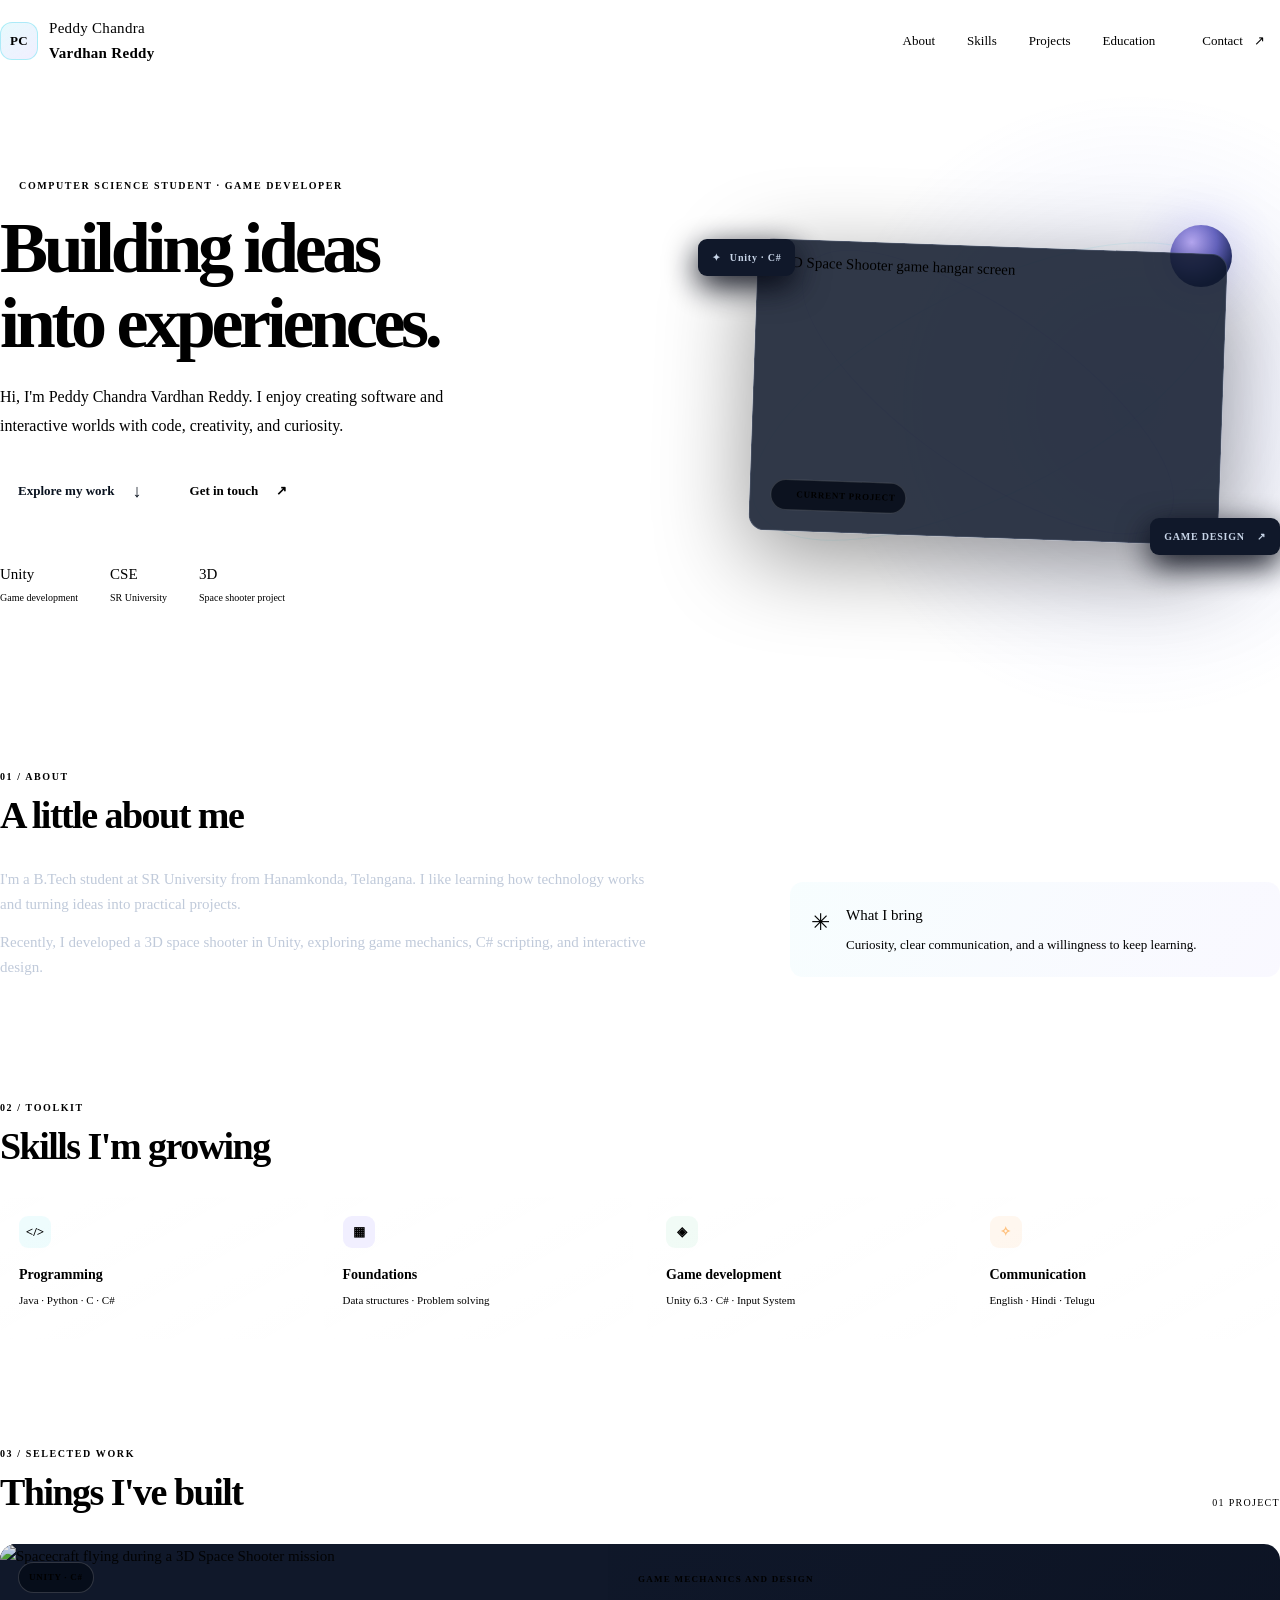
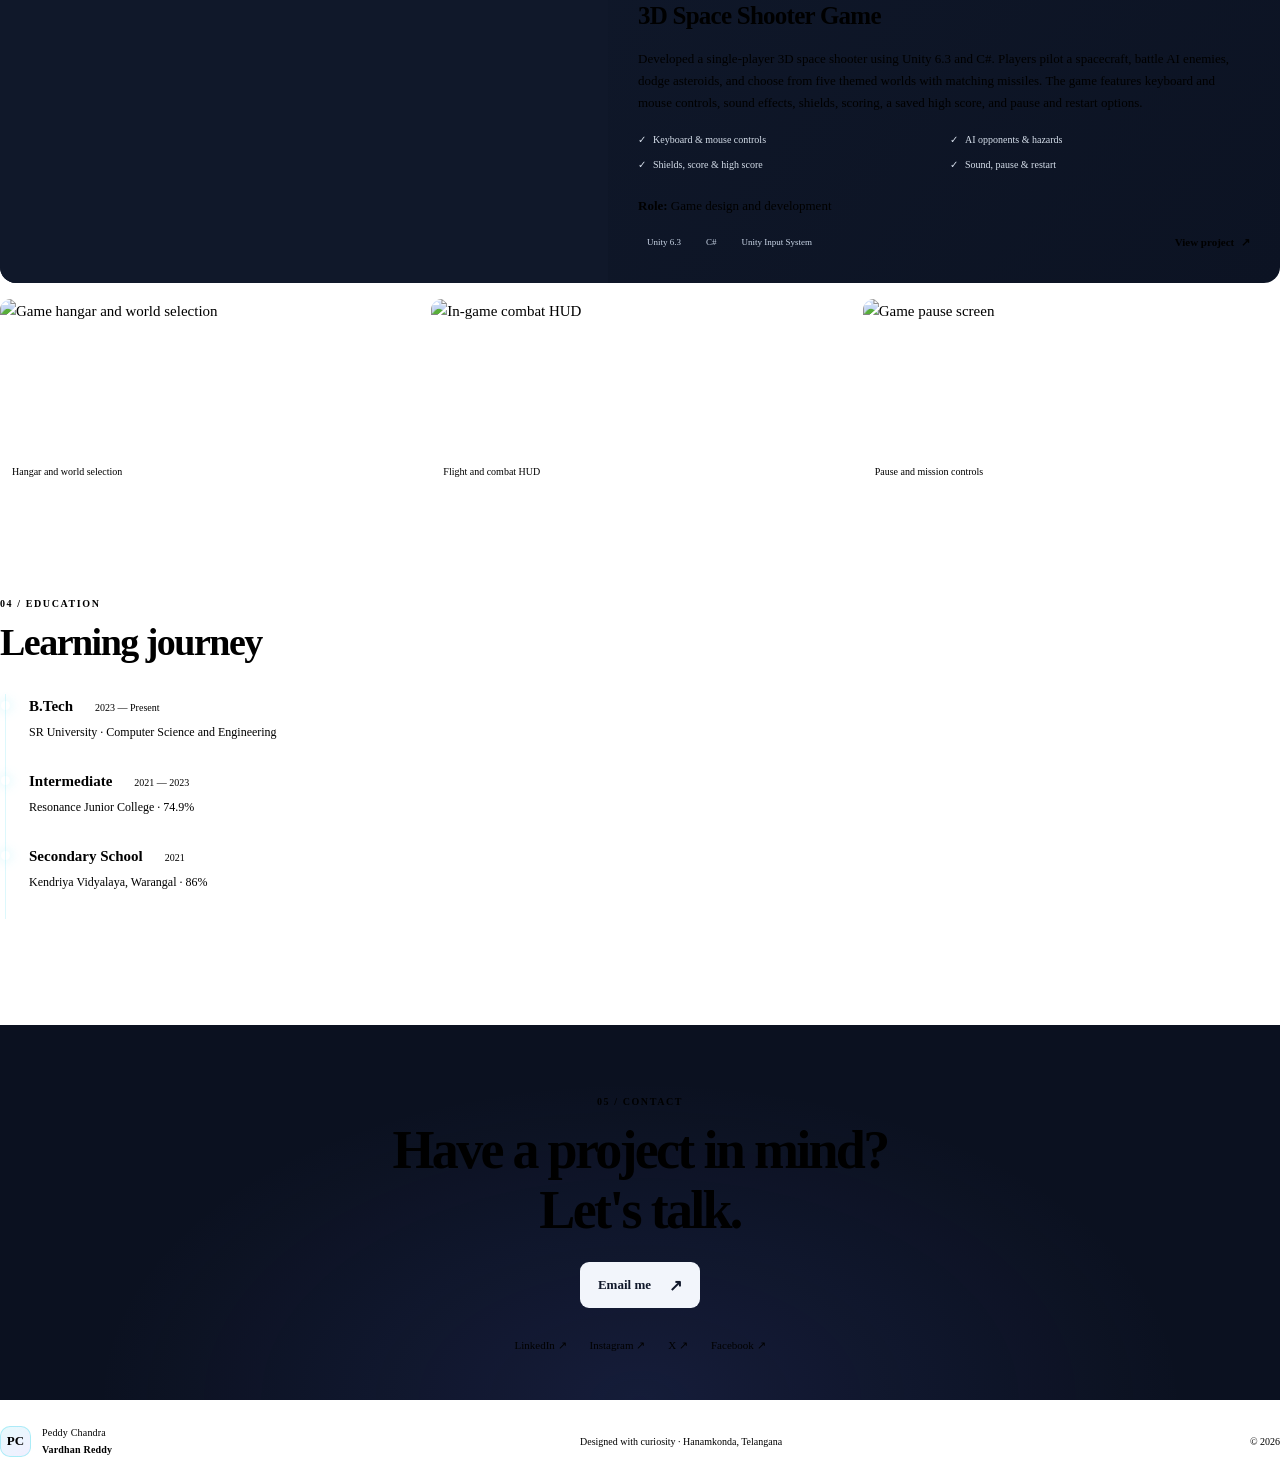
==== commit cdb638f3: "Update fmt.Println message from 'Hello' to 'Goodbye'" ====
--- a/index.html
+++ b/index.html
@@ -1,500 +1,270 @@
 <!DOCTYPE html>
 <html lang="en">
 <head>
-<meta charset="UTF-8">
-<meta name="viewport" content="width=device-width, initial-scale=1.0">
-<title>Peddy Chandra Vardhan Reddy — Portfolio</title>
-<link href="https://fonts.googleapis.com/css2?family=Cormorant+Garamond:ital,wght@0,300;0,400;0,600;1,300;1,400&family=Outfit:wght@300;400;500;600&display=swap" rel="stylesheet">
-<style>
-  :root {
-    --ink: #0e0e0f;
-    --ink2: #3a3a3c;
-    --muted: #7a7a80;
-    --accent: #1a56a0;
-    --accent2: #0e3572;
-    --gold: #c9a84c;
-    --bg: #f8f6f1;
-    --bg2: #f0ece3;
-    --white: #ffffff;
-  }
-  *, *::before, *::after { margin:0; padding:0; box-sizing:border-box; }
-  html { scroll-behavior: smooth; }
-  body { font-family: 'Outfit', sans-serif; background: var(--bg); color: var(--ink); overflow-x: hidden; }
-
-  nav {
-    position: fixed; top: 0; left: 0; right: 0; z-index: 100;
-    display: flex; align-items: center; justify-content: space-between;
-    padding: 1.1rem 3rem;
-    background: rgba(248,246,241,0.92);
-    backdrop-filter: blur(12px);
-    border-bottom: 1px solid rgba(14,14,15,0.08);
-  }
-  .nav-logo {
-    font-family: 'Cormorant Garamond', serif;
-    font-size: 1rem; font-weight: 600; color: var(--accent2);
-    letter-spacing: 0.02em;
-  }
-  .nav-links { display: flex; gap: 2.2rem; list-style: none; }
-  .nav-links a {
-    font-size: 0.82rem; font-weight: 500; letter-spacing: 0.08em;
-    text-transform: uppercase; color: var(--ink2); text-decoration: none; transition: color 0.2s;
-  }
-  .nav-links a:hover { color: var(--accent); }
-
-  .hero {
-    min-height: 100vh; display: grid; grid-template-columns: 1fr 1fr;
-    position: relative; overflow: hidden;
-  }
-  .hero-left {
-    display: flex; flex-direction: column; justify-content: center;
-    padding: 8rem 4rem 4rem 5rem; position: relative; z-index: 2;
-  }
-  .hero-tag {
-    font-size: 0.72rem; font-weight: 600; letter-spacing: 0.2em;
-    text-transform: uppercase; color: var(--gold); margin-bottom: 1.2rem;
-    opacity: 0; animation: fadeUp 0.7s 0.2s forwards;
-  }
-  .hero-name {
-    font-family: 'Cormorant Garamond', serif;
-    font-size: clamp(2.5rem, 4.5vw, 4rem);
-    font-weight: 300; line-height: 1.08; color: var(--ink); margin-bottom: 1.4rem;
-    opacity: 0; animation: fadeUp 0.7s 0.35s forwards;
-  }
-  .hero-name em { font-style: italic; color: var(--accent); }
-  .hero-desc {
-    font-size: 1rem; line-height: 1.75; color: var(--muted);
-    max-width: 400px; margin-bottom: 2.5rem; font-weight: 300;
-    opacity: 0; animation: fadeUp 0.7s 0.5s forwards;
-  }
-  .hero-cta {
-    display: flex; gap: 1rem; flex-wrap: wrap;
-    opacity: 0; animation: fadeUp 0.7s 0.65s forwards;
-  }
-  .btn-primary {
-    padding: 0.8rem 2rem; background: var(--accent); color: #fff;
-    border: none; border-radius: 2px; font-family: 'Outfit', sans-serif;
-    font-size: 0.82rem; font-weight: 500; letter-spacing: 0.08em;
-    text-transform: uppercase; cursor: pointer; text-decoration: none;
-    transition: background 0.2s, transform 0.15s;
-  }
-  .btn-primary:hover { background: var(--accent2); transform: translateY(-1px); }
-  .btn-ghost {
-    padding: 0.8rem 2rem; background: transparent; color: var(--ink2);
-    border: 1px solid rgba(14,14,15,0.25); border-radius: 2px;
-    font-family: 'Outfit', sans-serif; font-size: 0.82rem; font-weight: 500;
-    letter-spacing: 0.08em; text-transform: uppercase; cursor: pointer;
-    text-decoration: none; transition: border-color 0.2s, color 0.2s, transform 0.15s;
-  }
-  .btn-ghost:hover { border-color: var(--accent); color: var(--accent); transform: translateY(-1px); }
-
-  .hero-right {
-    position: relative; display: flex; align-items: center; justify-content: center; overflow: hidden;
-  }
-  .hero-visual {
-    width: 340px; height: 340px; border-radius: 50%;
-    overflow: hidden; position: relative; z-index: 2;
-    border: 4px solid var(--white);
-    box-shadow: 0 20px 60px rgba(26,86,160,0.18);
-    opacity: 0; animation: scaleIn 0.8s 0.4s forwards;
-  }
-  .hero-visual img { width: 100%; height: 100%; object-fit: cover; }
-  .hero-ring {
-    position: absolute; border: 1px solid rgba(26,86,160,0.18);
-    border-radius: 50%;
-  }
-  .ring1 { width: 400px; height: 400px; }
-  .ring2 { width: 460px; height: 460px; opacity: 0.6; }
-  .ring3 { width: 520px; height: 520px; opacity: 0.35; }
-  .hero-stat {
-    position: absolute; background: var(--white);
-    border: 1px solid rgba(14,14,15,0.08); border-radius: 8px;
-    padding: 0.75rem 1.1rem; box-shadow: 0 4px 20px rgba(0,0,0,0.06);
-  }
-  .hero-stat .stat-val { font-size: 1.4rem; font-weight: 600; color: var(--accent); }
-  .hero-stat .stat-lbl { font-size: 0.7rem; color: var(--muted); text-transform: uppercase; letter-spacing: 0.06em; }
-  .stat-a { top: 22%; left: 4%; animation: fadeIn 0.6s 0.9s both; }
-  .stat-b { bottom: 22%; right: 4%; animation: fadeIn 0.6s 1.1s both; }
-  .stat-c { top: 58%; left: 2%; animation: fadeIn 0.6s 1.3s both; }
-  .hero-bg-text {
-    position: absolute; font-family: 'Cormorant Garamond', serif;
-    font-size: 18vw; font-weight: 300; color: rgba(26,86,160,0.04);
-    user-select: none; pointer-events: none;
-    top: 50%; left: 50%; transform: translate(-50%,-50%);
-    white-space: nowrap; letter-spacing: -0.03em;
-  }
-
-  section { padding: 6rem 5rem; }
-  .section-label {
-    font-size: 0.7rem; font-weight: 600; letter-spacing: 0.22em;
-    text-transform: uppercase; color: var(--gold); margin-bottom: 0.6rem;
-  }
-  .section-title {
-    font-family: 'Cormorant Garamond', serif;
-    font-size: clamp(2rem, 3.5vw, 2.8rem);
-    font-weight: 300; color: var(--ink); margin-bottom: 3rem; line-height: 1.2;
-  }
-
-  #about { background: var(--white); }
-  .about-grid { display: grid; grid-template-columns: 1.2fr 0.8fr; gap: 5rem; align-items: start; }
-  .about-text { font-size: 1.05rem; line-height: 1.85; color: var(--ink2); font-weight: 300; margin-bottom: 2rem; }
-  .about-highlight {
-    font-family: 'Cormorant Garamond', serif; font-size: 1.5rem; font-style: italic;
-    color: var(--accent); border-left: 2px solid var(--gold);
-    padding-left: 1.2rem; margin: 2rem 0; line-height: 1.5;
-  }
-  .info-grid { display: grid; gap: 0.8rem; }
-  .info-item {
-    display: flex; justify-content: space-between; align-items: center;
-    padding: 0.9rem 1.1rem; background: var(--bg); border-radius: 4px;
-    border-left: 2px solid var(--accent);
-  }
-  .info-item .info-key { font-size: 0.75rem; font-weight: 500; text-transform: uppercase; letter-spacing: 0.08em; color: var(--muted); }
-  .info-item .info-val { font-size: 0.9rem; color: var(--ink); font-weight: 400; text-align: right; }
-
-  #education { background: var(--bg); }
-  .edu-timeline { position: relative; padding-left: 2rem; }
-  .edu-timeline::before {
-    content: ''; position: absolute; left: 0; top: 8px; bottom: 8px;
-    width: 1px; background: linear-gradient(to bottom, var(--accent), var(--gold));
-  }
-  .edu-item {
-    position: relative; margin-bottom: 2.5rem; padding: 1.6rem 2rem;
-    background: var(--white); border-radius: 6px;
-    border: 1px solid rgba(14,14,15,0.07);
-    transition: transform 0.2s, box-shadow 0.2s;
-  }
-  .edu-item:hover { transform: translateX(4px); box-shadow: 0 8px 30px rgba(26,86,160,0.08); }
-  .edu-item::before {
-    content: ''; position: absolute; left: -2.5rem; top: 1.8rem;
-    width: 10px; height: 10px; border-radius: 50%;
-    background: var(--accent); border: 2px solid var(--white);
-    box-shadow: 0 0 0 2px var(--accent);
-  }
-  .edu-year { font-size: 0.7rem; font-weight: 600; letter-spacing: 0.12em; text-transform: uppercase; color: var(--gold); margin-bottom: 0.3rem; }
-  .edu-school { font-size: 1.1rem; font-weight: 600; color: var(--ink); margin-bottom: 0.2rem; }
-  .edu-detail { font-size: 0.88rem; color: var(--muted); margin-bottom: 0.6rem; }
-  .edu-score {
-    display: inline-block; padding: 0.25rem 0.8rem;
-    background: #dbeafe; color: var(--accent2);
-    border-radius: 20px; font-size: 0.8rem; font-weight: 600;
-  }
-
-  #skills { background: var(--white); }
-  .skills-container { display: grid; grid-template-columns: 1fr 1fr; gap: 3rem; }
-  .skill-group-title { font-size: 0.72rem; font-weight: 600; letter-spacing: 0.15em; text-transform: uppercase; color: var(--muted); margin-bottom: 1.2rem; }
-  .skill-list { display: flex; flex-direction: column; gap: 1rem; }
-  .skill-top { display: flex; justify-content: space-between; margin-bottom: 0.4rem; }
-  .skill-name { font-size: 0.9rem; font-weight: 500; color: var(--ink); }
-  .skill-pct { font-size: 0.8rem; color: var(--muted); }
-  .skill-bar { height: 3px; background: rgba(14,14,15,0.08); border-radius: 2px; overflow: hidden; }
-  .skill-fill {
-    height: 100%; background: linear-gradient(90deg, var(--accent), var(--gold));
-    border-radius: 2px; width: var(--w);
-    animation: barGrow 1.2s ease-out forwards;
-    transform-origin: left;
-  }
-  .lang-chips { display: flex; flex-wrap: wrap; gap: 0.6rem; margin-top: 1rem; }
-  .lang-chip {
-    padding: 0.5rem 1.2rem; border: 1px solid rgba(26,86,160,0.25);
-    border-radius: 20px; font-size: 0.82rem; color: var(--accent);
-    font-weight: 500; transition: background 0.2s;
-  }
-  .lang-chip:hover { background: #dbeafe; }
-
-  #contact { background: var(--accent2); color: #fff; }
-  #contact .section-title { color: #fff; }
-  #contact .section-label { color: var(--gold); }
-  .contact-grid { display: grid; grid-template-columns: 1fr 1fr; gap: 4rem; align-items: start; }
-  .contact-lead {
-    font-family: 'Cormorant Garamond', serif; font-size: 1.4rem;
-    font-style: italic; color: rgba(255,255,255,0.75); line-height: 1.6; margin-bottom: 2rem;
-  }
-  .contact-detail { display: flex; align-items: flex-start; gap: 1rem; margin-bottom: 1.4rem; }
-  .contact-icon {
-    width: 38px; height: 38px; border: 1px solid rgba(255,255,255,0.2);
-    border-radius: 4px; display: flex; align-items: center; justify-content: center;
-    flex-shrink: 0; font-size: 0.9rem;
-  }
-  .ct-label { font-size: 0.7rem; letter-spacing: 0.12em; text-transform: uppercase; color: rgba(255,255,255,0.5); }
-  .ct-val { font-size: 0.95rem; color: rgba(255,255,255,0.9); font-weight: 300; }
-  .social-row { display: flex; gap: 0.8rem; margin-top: 2rem; flex-wrap: wrap; }
-  .social-btn {
-    padding: 0.6rem 1.3rem; border: 1px solid rgba(255,255,255,0.25);
-    border-radius: 2px; font-size: 0.75rem; font-weight: 500; letter-spacing: 0.08em;
-    text-transform: uppercase; color: rgba(255,255,255,0.8); text-decoration: none;
-    transition: background 0.2s, border-color 0.2s;
-  }
-  .social-btn:hover { background: rgba(255,255,255,0.1); border-color: rgba(255,255,255,0.5); }
-
-  footer {
-    padding: 1.8rem 5rem; background: var(--ink);
-    display: flex; justify-content: space-between; align-items: center;
-  }
-  footer p { font-size: 0.78rem; color: rgba(255,255,255,0.4); }
-
-  @keyframes fadeUp { from { opacity:0; transform:translateY(24px); } to { opacity:1; transform:translateY(0); } }
-  @keyframes fadeIn { from { opacity:0; } to { opacity:1; } }
-  @keyframes scaleIn { from { opacity:0; transform:scale(0.88); } to { opacity:1; transform:scale(1); } }
-  @keyframes barGrow { from { width:0; } to { width:var(--w); } }
-
-  .reveal { opacity:0; transform:translateY(30px); transition: opacity 0.6s ease, transform 0.6s ease; }
-  .reveal.visible { opacity:1; transform:none; }
-
-  @media (max-width: 900px) {
-    nav { padding: 1rem 1.5rem; }
-    .nav-links { gap: 1rem; }
-    .nav-logo { font-size: 0.85rem; }
-    .hero { grid-template-columns: 1fr; min-height: auto; }
-    .hero-left { padding: 7rem 1.8rem 2rem; }
-    .hero-right { display: none; }
-    section { padding: 4rem 1.8rem; }
-    .about-grid, .skills-container, .contact-grid { grid-template-columns: 1fr; gap: 2rem; }
-    footer { flex-direction: column; gap: 0.5rem; text-align: center; padding: 1.5rem; }
-  }
-</style>
+  <meta charset="UTF-8">
+  <meta name="viewport" content="width=device-width, initial-scale=1.0">
+  <meta name="theme-color" content="#080d1b">
+  <meta name="description" content="Portfolio of Peddy Chandra Vardhan Reddy, computer science student and Unity game developer.">
+  <title>Peddy Chandra Vardhan Reddy | Portfolio</title>
+  <link rel="stylesheet" href="styles.css">
 </head>
 <body>
-
-<nav>
-  <div class="nav-logo">Peddy Chandra Vardhan Reddy</div>
-  <ul class="nav-links">
-    <li><a href="#about">About</a></li>
-    <li><a href="#education">Education</a></li>
-    <li><a href="#skills">Skills</a></li>
-    <li><a href="#contact">Contact</a></li>
-  </ul>
-</nav>
-
-<!-- HERO -->
-<div class="hero">
-  <div class="hero-bg-text">PCVR</div>
-  <div class="hero-left">
-    <div class="hero-tag">Portfolio — 2024</div>
-    <h1 class="hero-name">
-      Peddy<br><em>Chandra Vardhan</em><br>Reddy
-    </h1>
-    <p class="hero-desc">
-      B.Tech Computer Science undergraduate at SR University, Hanamkonda. Passionate about software development with skills in Java, Python &amp; C.
-    </p>
-    <div class="hero-cta">
-      <a href="#contact" class="btn-primary">Get In Touch</a>
-      <a href="#education" class="btn-ghost">View Profile</a>
-    </div>
-  </div>
-  <div class="hero-right">
-    <div class="hero-ring ring3"></div>
-    <div class="hero-ring ring2"></div>
-    <div class="hero-ring ring1"></div>
-    <div class="hero-visual">
-      <img src="[data-uri]" alt="Peddy Chandra Vardhan Reddy" />
-    </div>
-    <div class="hero-stat stat-a">
-      <div class="stat-val">86%</div>
-      <div class="stat-lbl">Class 10</div>
-    </div>
-    <div class="hero-stat stat-b">
-      <div class="stat-val">74.9%</div>
-      <div class="stat-lbl">Intermediate</div>
-    </div>
-    <div class="hero-stat stat-c">
-      <div class="stat-val">3</div>
-      <div class="stat-lbl">Languages</div>
-    </div>
-  </div>
-</div>
-
-<!-- ABOUT -->
-<section id="about">
-  <div class="reveal">
-    <div class="section-label">Who I Am</div>
-    <h2 class="section-title">About Me</h2>
-  </div>
-  <div class="about-grid reveal">
-    <div>
-      <p class="about-text">
-        Hello! I am Peddy Chandra Vardhan Reddy from Hanamkonda, Telangana. I am a 20-year-old Computer Science student currently pursuing my B.Tech at SR University. I completed my schooling at Kendriya Vidyalaya, Warangal with 88% and my Intermediate at Resonance Junior College with 74.9%.
-      </p>
-      <div class="about-highlight">
-        "To get a job in a reputed company and grow as a software professional."
-      </div>
-      <p class="about-text">
-        I am a strong communicator with a passion for learning new technologies. My technical foundation in Java, Python, C, and Data Structures equips me to contribute meaningfully to any software development team.
-      </p>
-    </div>
-    <div class="info-grid">
-      <div class="info-item">
-        <span class="info-key">Name</span>
-        <span class="info-val">Peddy Chandra Vardhan Reddy</span>
-      </div>
-      <div class="info-item">
-        <span class="info-key">Age</span>
-        <span class="info-val">20 years</span>
-      </div>
-      <div class="info-item">
-        <span class="info-key">Location</span>
-        <span class="info-val">Hanamkonda, Telangana</span>
-      </div>
-      <div class="info-item">
-        <span class="info-key">Degree</span>
-        <span class="info-val">B.Tech CSE (Pursuing)</span>
-      </div>
-      <div class="info-item">
-        <span class="info-key">University</span>
-        <span class="info-val">SR University</span>
-      </div>
-      <div class="info-item">
-        <span class="info-key">Email</span>
-        <span class="info-val" style="font-size:0.78rem">peddychandravardhanreddy@gmail.com</span>
-      </div>
-    </div>
-  </div>
-</section>
-
-<!-- EDUCATION -->
-<section id="education">
-  <div class="reveal">
-    <div class="section-label">Academic Journey</div>
-    <h2 class="section-title">Education</h2>
-  </div>
-  <div class="edu-timeline reveal">
-    <div class="edu-item">
-      <div class="edu-year">2023 — Present</div>
-      <div class="edu-school">SR University, Hanamkonda</div>
-      <div class="edu-detail">B.Tech — Computer Science &amp; Engineering</div>
-      <span class="edu-score">Currently Pursuing</span>
-    </div>
-    <div class="edu-item">
-      <div class="edu-year">2021 — 2023</div>
-      <div class="edu-school">Resonance Junior College, Hanamkonda</div>
-      <div class="edu-detail">Intermediate — TSBIE Board</div>
-      <span class="edu-score">74.9%</span>
-    </div>
-    <div class="edu-item">
-      <div class="edu-year">Graduated 2021</div>
-      <div class="edu-school">Kendriya Vidyalaya, Warangal</div>
-      <div class="edu-detail">Class 10 — CBSE Board</div>
-      <span class="edu-score">86%</span>
-    </div>
-  </div>
-</section>
-
-<!-- SKILLS -->
-<section id="skills">
-  <div class="reveal">
-    <div class="section-label">What I Know</div>
-    <h2 class="section-title">Skills</h2>
-  </div>
-  <div class="skills-container reveal">
-    <div>
-      <div class="skill-group-title">Technical Skills</div>
-      <div class="skill-list">
-        <div class="skill-item">
-          <div class="skill-top"><span class="skill-name">Java</span><span class="skill-pct">75%</span></div>
-          <div class="skill-bar"><div class="skill-fill" style="--w:75%"></div></div>
-        </div>
-        <div class="skill-item">
-          <div class="skill-top"><span class="skill-name">Python</span><span class="skill-pct">70%</span></div>
-          <div class="skill-bar"><div class="skill-fill" style="--w:70%"></div></div>
-        </div>
-        <div class="skill-item">
-          <div class="skill-top"><span class="skill-name">C Programming</span><span class="skill-pct">72%</span></div>
-          <div class="skill-bar"><div class="skill-fill" style="--w:72%"></div></div>
-        </div>
-        <div class="skill-item">
-          <div class="skill-top"><span class="skill-name">Data Structures</span><span class="skill-pct">68%</span></div>
-          <div class="skill-bar"><div class="skill-fill" style="--w:68%"></div></div>
-        </div>
-      </div>
-    </div>
-    <div>
-      <div class="skill-group-title">Languages Spoken</div>
-      <div class="lang-chips">
-        <span class="lang-chip">English</span>
-        <span class="lang-chip">Hindi</span>
-        <span class="lang-chip">Telugu</span>
-      </div>
-      <div style="margin-top:2.5rem">
-        <div class="skill-group-title">Soft Skills</div>
-        <div class="skill-list">
-          <div class="skill-item">
-            <div class="skill-top"><span class="skill-name">Communication</span><span class="skill-pct">90%</span></div>
-            <div class="skill-bar"><div class="skill-fill" style="--w:90%"></div></div>
-          </div>
-          <div class="skill-item">
-            <div class="skill-top"><span class="skill-name">Team Collaboration</span><span class="skill-pct">85%</span></div>
-            <div class="skill-bar"><div class="skill-fill" style="--w:85%"></div></div>
-          </div>
-          <div class="skill-item">
-            <div class="skill-top"><span class="skill-name">Problem Solving</span><span class="skill-pct">80%</span></div>
-            <div class="skill-bar"><div class="skill-fill" style="--w:80%"></div></div>
-          </div>
-        </div>
-      </div>
-    </div>
-  </div>
-</section>
-
-<!-- CONTACT -->
-<section id="contact">
-  <div class="reveal">
-    <div class="section-label">Let's Connect</div>
-    <h2 class="section-title">Contact Peddy Chandra Vardhan Reddy</h2>
-  </div>
-  <div class="contact-grid reveal">
-    <div>
-      <p class="contact-lead">
-        Peddy Chandra Vardhan Reddy is open to internships, entry-level roles, and collaborative projects. Feel free to reach out!
-      </p>
-      <div class="social-row">
-        <a href="#" class="social-btn">LinkedIn</a>
-        <a href="#" class="social-btn">Twitter</a>
-        <a href="#" class="social-btn">Facebook</a>
-        <a href="#" class="social-btn">Instagram</a>
-      </div>
-    </div>
-    <div>
-      <div class="contact-detail">
-        <div class="contact-icon">✉</div>
-        <div class="contact-txt">
-          <div class="ct-label">Email</div>
-          <div class="ct-val">peddychandravardhanreddy@gmail.com</div>
-        </div>
-      </div>
-      <div class="contact-detail">
-        <div class="contact-icon">📍</div>
-        <div class="contact-txt">
-          <div class="ct-label">Location</div>
-          <div class="ct-val">Hanamkonda, Telangana, India</div>
-        </div>
-      </div>
-      <div class="contact-detail">
-        <div class="contact-icon">🎓</div>
-        <div class="contact-txt">
-          <div class="ct-label">University</div>
-          <div class="ct-val">SR University, Hanamkonda</div>
-        </div>
-      </div>
-    </div>
-  </div>
-</section>
-
-<footer>
-  <p>© 2024 Peddy Chandra Vardhan Reddy — All Rights Reserved</p>
-  <p>Hanamkonda, Telangana, India</p>
-</footer>
-
-<script>
-  const reveals = document.querySelectorAll('.reveal');
-  const observer = new IntersectionObserver(entries => {
-    entries.forEach((e, i) => {
-      if (e.isIntersecting) {
-        setTimeout(() => e.target.classList.add('visible'), i * 100);
-        observer.unobserve(e.target);
-      }
-    });
-  }, { threshold: 0.12 });
-  reveals.forEach(el => observer.observe(el));
-</script>
-
+  <div class="page-glow" aria-hidden="true"></div>
+
+  <header class="site-header">
+    <a class="brand" href="#home" aria-label="Peddy Chandra Vardhan Reddy home">
+      <span class="brand-mark">PC</span>
+      <span>Peddy Chandra<br><b>Vardhan Reddy</b></span>
+    </a>
+
+    <nav class="main-nav" aria-label="Main navigation">
+      <a href="#about">About</a>
+      <a href="#skills">Skills</a>
+      <a href="#projects">Projects</a>
+      <a href="#education">Education</a>
+      <a class="nav-contact" href="#contact">Contact <span>↗</span></a>
+    </nav>
+  </header>
+
+  <main>
+    <section class="hero section-wrap" id="home">
+      <div class="hero-copy">
+        <p class="eyebrow">
+          <span class="status-dot"></span>
+          COMPUTER SCIENCE STUDENT · GAME DEVELOPER
+        </p>
+
+        <h1>Building ideas<br>into <span>experiences.</span></h1>
+
+        <p class="hero-text">
+          Hi, I'm Peddy Chandra Vardhan Reddy. I enjoy creating software and
+          interactive worlds with code, creativity, and curiosity.
+        </p>
+
+        <div class="hero-actions">
+          <a class="button button-primary" href="#projects">Explore my work <span>↓</span></a>
+          <a class="button button-quiet" href="#contact">Get in touch <span>↗</span></a>
+        </div>
+
+        <div class="hero-facts">
+          <div><strong>Unity</strong><small>Game development</small></div>
+          <div><strong>CSE</strong><small>SR University</small></div>
+          <div><strong>3D</strong><small>Space shooter project</small></div>
+        </div>
+      </div>
+
+      <div class="hero-art">
+        <div class="orbit orbit-one"></div>
+        <div class="orbit orbit-two"></div>
+        <div class="planet"></div>
+
+        <div class="hero-image-card">
+          <img src="assets/hangar.jpg" alt="3D Space Shooter game hangar screen">
+          <span class="image-chip"><i></i> CURRENT PROJECT</span>
+        </div>
+
+        <div class="floating-tag tag-top"><span>✦</span> Unity · C#</div>
+        <div class="floating-tag tag-bottom">GAME DESIGN <b>↗</b></div>
+      </div>
+    </section>
+
+    <section class="section-wrap section-block" id="about">
+      <div class="section-heading">
+        <p class="eyebrow">01 / ABOUT</p>
+        <h2>A little about me</h2>
+      </div>
+
+      <div class="about-grid">
+        <div class="about-intro">
+          <p>
+            I'm a B.Tech student at SR University from Hanamkonda, Telangana.
+            I like learning how technology works and turning ideas into practical projects.
+          </p>
+          <p>
+            Recently, I developed a 3D space shooter in Unity, exploring game
+            mechanics, C# scripting, and interactive design.
+          </p>
+        </div>
+
+        <div class="about-note">
+          <span class="note-icon">✳</span>
+          <div>
+            <b>What I bring</b>
+            <p>Curiosity, clear communication, and a willingness to keep learning.</p>
+          </div>
+        </div>
+      </div>
+    </section>
+
+    <section class="section-wrap section-block" id="skills">
+      <div class="section-heading">
+        <p class="eyebrow">02 / TOOLKIT</p>
+        <h2>Skills I'm growing</h2>
+      </div>
+
+      <div class="skills-grid">
+        <article class="skill-card">
+          <span class="skill-icon icon-code">&lt;/&gt;</span>
+          <h3>Programming</h3>
+          <p>Java · Python · C · C#</p>
+        </article>
+
+        <article class="skill-card">
+          <span class="skill-icon icon-data">▦</span>
+          <h3>Foundations</h3>
+          <p>Data structures · Problem solving</p>
+        </article>
+
+        <article class="skill-card">
+          <span class="skill-icon icon-game">◈</span>
+          <h3>Game development</h3>
+          <p>Unity 6.3 · C# · Input System</p>
+        </article>
+
+        <article class="skill-card">
+          <span class="skill-icon icon-talk">✧</span>
+          <h3>Communication</h3>
+          <p>English · Hindi · Telugu</p>
+        </article>
+      </div>
+    </section>
+
+    <section class="section-wrap section-block projects-section" id="projects">
+      <div class="section-heading heading-row">
+        <div>
+          <p class="eyebrow">03 / SELECTED WORK</p>
+          <h2>Things I've built</h2>
+        </div>
+        <span class="section-count">01 PROJECT</span>
+      </div>
+
+      <article class="project-card">
+        <div class="project-visual">
+          <img src="assets/gameplay.jpg" alt="Spacecraft flying during a 3D Space Shooter mission">
+          <span class="project-badge">UNITY · C#</span>
+        </div>
+
+        <div class="project-content">
+          <p class="project-kicker">GAME MECHANICS AND DESIGN</p>
+          <h3>3D Space Shooter Game</h3>
+          <p>
+            Developed a single-player 3D space shooter using Unity 6.3 and C#.
+            Players pilot a spacecraft, battle AI enemies, dodge asteroids, and
+            choose from five themed worlds with matching missiles. The game
+            features keyboard and mouse controls, sound effects, shields,
+            scoring, a saved high score, and pause and restart options.
+          </p>
+
+          <div class="feature-list">
+            <span>Keyboard &amp; mouse controls</span>
+            <span>AI opponents &amp; hazards</span>
+            <span>Shields, score &amp; high score</span>
+            <span>Sound, pause &amp; restart</span>
+          </div>
+
+          <p class="project-role"><strong>Role:</strong> Game design and development</p>
+
+          <div class="project-bottom">
+            <span class="tech-pill">Unity 6.3</span>
+            <span class="tech-pill">C#</span>
+            <span class="tech-pill">Unity Input System</span>
+            <a
+              class="text-link"
+              href="https://github.com/chandravardhan011/3d-space-shooter-game"
+              target="_blank"
+              rel="noopener noreferrer"
+            >View project <span>↗</span></a>
+          </div>
+        </div>
+      </article>
+
+      <div class="gallery-grid">
+        <figure>
+          <img src="assets/hangar.jpg" alt="Game hangar and world selection">
+          <figcaption>Hangar and world selection</figcaption>
+        </figure>
+        <figure>
+          <img src="assets/gameplay.jpg" alt="In-game combat HUD">
+          <figcaption>Flight and combat HUD</figcaption>
+        </figure>
+        <figure>
+          <img src="assets/pause.jpg" alt="Game pause screen">
+          <figcaption>Pause and mission controls</figcaption>
+        </figure>
+      </div>
+    </section>
+
+    <section class="section-wrap section-block" id="education">
+      <div class="section-heading">
+        <p class="eyebrow">04 / EDUCATION</p>
+        <h2>Learning journey</h2>
+      </div>
+
+      <div class="timeline">
+        <article class="timeline-item">
+          <span class="timeline-dot"></span>
+          <div>
+            <div class="timeline-top">
+              <h3>B.Tech</h3>
+              <span>2023 — Present</span>
+            </div>
+            <p>SR University · Computer Science and Engineering</p>
+          </div>
+        </article>
+
+        <article class="timeline-item">
+          <span class="timeline-dot"></span>
+          <div>
+            <div class="timeline-top">
+              <h3>Intermediate</h3>
+              <span>2021 — 2023</span>
+            </div>
+            <p>Resonance Junior College · 74.9%</p>
+          </div>
+        </article>
+
+        <article class="timeline-item">
+          <span class="timeline-dot"></span>
+          <div>
+            <div class="timeline-top">
+              <h3>Secondary School</h3>
+              <span>2021</span>
+            </div>
+            <p>Kendriya Vidyalaya, Warangal · 86%</p>
+          </div>
+        </article>
+      </div>
+    </section>
+
+    <section class="contact-section" id="contact">
+      <div class="section-wrap contact-inner">
+        <p class="eyebrow">05 / CONTACT</p>
+        <h2>Have a project in mind?<br><span>Let's talk.</span></h2>
+        <a class="button button-light" href="mailto:peddychandravardhanreddy@gmail.com">
+          Email me <span>↗</span>
+        </a>
+
+        <div class="social-links">
+          <a href="https://www.linkedin.com/in/peddy-chandra-vardhan-reddy"
+             target="_blank" rel="noopener noreferrer">LinkedIn ↗</a>
+          <a href="https://www.instagram.com/chandravar"
+             target="_blank" rel="noopener noreferrer">Instagram ↗</a>
+          <a href="https://x.com/PCHANDRAVARDHAN"
+             target="_blank" rel="noopener noreferrer">X ↗</a>
+          <a href="https://www.facebook.com/chandu.peddi.90"
+             target="_blank" rel="noopener noreferrer">Facebook ↗</a>
+        </div>
+      </div>
+    </section>
+  </main>
+
+  <footer class="site-footer">
+    <a class="brand footer-brand" href="#home">
+      <span class="brand-mark">PC</span>
+      <span>Peddy Chandra<br><b>Vardhan Reddy</b></span>
+    </a>
+    <p>Designed with curiosity · Hanamkonda, Telangana</p>
+    <span>© 2026</span>
+  </footer>
 </body>
 </html>
--- a/styles.css
+++ b/styles.css
@@ -0,0 +1,889 @@
+Here is the complete website code. Keep `index.html`, `styles.css`, and the `assets` folder together.
+
+### `index.html`
+
+```html
+<!DOCTYPE html>
+<html lang="en">
+<head>
+  <meta charset="UTF-8">
+  <meta name="viewport" content="width=device-width, initial-scale=1.0">
+  <meta name="theme-color" content="#080d1b">
+  <meta name="description" content="Portfolio of Peddy Chandra Vardhan Reddy, computer science student and Unity game developer.">
+  <title>Peddy Chandra Vardhan Reddy | Portfolio</title>
+  <link rel="stylesheet" href="styles.css">
+</head>
+<body>
+  <div class="page-glow" aria-hidden="true"></div>
+
+  <header class="site-header">
+    <a class="brand" href="#home" aria-label="Peddy Chandra Vardhan Reddy home">
+      <span class="brand-mark">PC</span>
+      <span>Peddy Chandra<br><b>Vardhan Reddy</b></span>
+    </a>
+
+    <nav class="main-nav" aria-label="Main navigation">
+      <a href="#about">About</a>
+      <a href="#skills">Skills</a>
+      <a href="#projects">Projects</a>
+      <a href="#education">Education</a>
+      <a class="nav-contact" href="#contact">Contact <span>↗</span></a>
+    </nav>
+  </header>
+
+  <main>
+    <section class="hero section-wrap" id="home">
+      <div class="hero-copy">
+        <p class="eyebrow">
+          <span class="status-dot"></span>
+          COMPUTER SCIENCE STUDENT · GAME DEVELOPER
+        </p>
+
+        <h1>Building ideas<br>into <span>experiences.</span></h1>
+
+        <p class="hero-text">
+          Hi, I'm Peddy Chandra Vardhan Reddy. I enjoy creating software and
+          interactive worlds with code, creativity, and curiosity.
+        </p>
+
+        <div class="hero-actions">
+          <a class="button button-primary" href="#projects">Explore my work <span>↓</span></a>
+          <a class="button button-quiet" href="#contact">Get in touch <span>↗</span></a>
+        </div>
+
+        <div class="hero-facts">
+          <div><strong>Unity</strong><small>Game development</small></div>
+          <div><strong>CSE</strong><small>SR University</small></div>
+          <div><strong>3D</strong><small>Space shooter project</small></div>
+        </div>
+      </div>
+
+      <div class="hero-art">
+        <div class="orbit orbit-one"></div>
+        <div class="orbit orbit-two"></div>
+        <div class="planet"></div>
+
+        <div class="hero-image-card">
+          <img src="assets/hangar.jpg" alt="3D Space Shooter game hangar screen">
+          <span class="image-chip"><i></i> CURRENT PROJECT</span>
+        </div>
+
+        <div class="floating-tag tag-top"><span>✦</span> Unity · C#</div>
+        <div class="floating-tag tag-bottom">GAME DESIGN <b>↗</b></div>
+      </div>
+    </section>
+
+    <section class="section-wrap section-block" id="about">
+      <div class="section-heading">
+        <p class="eyebrow">01 / ABOUT</p>
+        <h2>A little about me</h2>
+      </div>
+
+      <div class="about-grid">
+        <div class="about-intro">
+          <p>
+            I'm a B.Tech student at SR University from Hanamkonda, Telangana.
+            I like learning how technology works and turning ideas into practical projects.
+          </p>
+          <p>
+            Recently, I developed a 3D space shooter in Unity, exploring game
+            mechanics, C# scripting, and interactive design.
+          </p>
+        </div>
+
+        <div class="about-note">
+          <span class="note-icon">✳</span>
+          <div>
+            <b>What I bring</b>
+            <p>Curiosity, clear communication, and a willingness to keep learning.</p>
+          </div>
+        </div>
+      </div>
+    </section>
+
+    <section class="section-wrap section-block" id="skills">
+      <div class="section-heading">
+        <p class="eyebrow">02 / TOOLKIT</p>
+        <h2>Skills I'm growing</h2>
+      </div>
+
+      <div class="skills-grid">
+        <article class="skill-card">
+          <span class="skill-icon icon-code">&lt;/&gt;</span>
+          <h3>Programming</h3>
+          <p>Java · Python · C · C#</p>
+        </article>
+
+        <article class="skill-card">
+          <span class="skill-icon icon-data">▦</span>
+          <h3>Foundations</h3>
+          <p>Data structures · Problem solving</p>
+        </article>
+
+        <article class="skill-card">
+          <span class="skill-icon icon-game">◈</span>
+          <h3>Game development</h3>
+          <p>Unity 6.3 · C# · Input System</p>
+        </article>
+
+        <article class="skill-card">
+          <span class="skill-icon icon-talk">✧</span>
+          <h3>Communication</h3>
+          <p>English · Hindi · Telugu</p>
+        </article>
+      </div>
+    </section>
+
+    <section class="section-wrap section-block projects-section" id="projects">
+      <div class="section-heading heading-row">
+        <div>
+          <p class="eyebrow">03 / SELECTED WORK</p>
+          <h2>Things I've built</h2>
+        </div>
+        <span class="section-count">01 PROJECT</span>
+      </div>
+
+      <article class="project-card">
+        <div class="project-visual">
+          <img src="assets/gameplay.jpg" alt="Spacecraft flying during a 3D Space Shooter mission">
+          <span class="project-badge">UNITY · C#</span>
+        </div>
+
+        <div class="project-content">
+          <p class="project-kicker">GAME MECHANICS AND DESIGN</p>
+          <h3>3D Space Shooter Game</h3>
+          <p>
+            Developed a single-player 3D space shooter using Unity 6.3 and C#.
+            Players pilot a spacecraft, battle AI enemies, dodge asteroids, and
+            choose from five themed worlds with matching missiles. The game
+            features keyboard and mouse controls, sound effects, shields,
+            scoring, a saved high score, and pause and restart options.
+          </p>
+
+          <div class="feature-list">
+            <span>Keyboard &amp; mouse controls</span>
+            <span>AI opponents &amp; hazards</span>
+            <span>Shields, score &amp; high score</span>
+            <span>Sound, pause &amp; restart</span>
+          </div>
+
+          <p class="project-role"><strong>Role:</strong> Game design and development</p>
+
+          <div class="project-bottom">
+            <span class="tech-pill">Unity 6.3</span>
+            <span class="tech-pill">C#</span>
+            <span class="tech-pill">Unity Input System</span>
+            <a
+              class="text-link"
+              href="https://github.com/chandravardhan011/3d-space-shooter-game"
+              target="_blank"
+              rel="noopener noreferrer"
+            >View project <span>↗</span></a>
+          </div>
+        </div>
+      </article>
+
+      <div class="gallery-grid">
+        <figure>
+          <img src="assets/hangar.jpg" alt="Game hangar and world selection">
+          <figcaption>Hangar and world selection</figcaption>
+        </figure>
+        <figure>
+          <img src="assets/gameplay.jpg" alt="In-game combat HUD">
+          <figcaption>Flight and combat HUD</figcaption>
+        </figure>
+        <figure>
+          <img src="assets/pause.jpg" alt="Game pause screen">
+          <figcaption>Pause and mission controls</figcaption>
+        </figure>
+      </div>
+    </section>
+
+    <section class="section-wrap section-block" id="education">
+      <div class="section-heading">
+        <p class="eyebrow">04 / EDUCATION</p>
+        <h2>Learning journey</h2>
+      </div>
+
+      <div class="timeline">
+        <article class="timeline-item">
+          <span class="timeline-dot"></span>
+          <div>
+            <div class="timeline-top">
+              <h3>B.Tech</h3>
+              <span>2023 — Present</span>
+            </div>
+            <p>SR University · Computer Science and Engineering</p>
+          </div>
+        </article>
+
+        <article class="timeline-item">
+          <span class="timeline-dot"></span>
+          <div>
+            <div class="timeline-top">
+              <h3>Intermediate</h3>
+              <span>2021 — 2023</span>
+            </div>
+            <p>Resonance Junior College · 74.9%</p>
+          </div>
+        </article>
+
+        <article class="timeline-item">
+          <span class="timeline-dot"></span>
+          <div>
+            <div class="timeline-top">
+              <h3>Secondary School</h3>
+              <span>2021</span>
+            </div>
+            <p>Kendriya Vidyalaya, Warangal · 86%</p>
+          </div>
+        </article>
+      </div>
+    </section>
+
+    <section class="contact-section" id="contact">
+      <div class="section-wrap contact-inner">
+        <p class="eyebrow">05 / CONTACT</p>
+        <h2>Have a project in mind?<br><span>Let's talk.</span></h2>
+        <a class="button button-light" href="mailto:peddychandravardhanreddy@gmail.com">
+          Email me <span>↗</span>
+        </a>
+
+        <div class="social-links">
+          <a href="https://www.linkedin.com/in/peddy-chandra-vardhan-reddy"
+             target="_blank" rel="noopener noreferrer">LinkedIn ↗</a>
+          <a href="https://www.instagram.com/chandravar"
+             target="_blank" rel="noopener noreferrer">Instagram ↗</a>
+          <a href="https://x.com/PCHANDRAVARDHAN"
+             target="_blank" rel="noopener noreferrer">X ↗</a>
+          <a href="https://www.facebook.com/chandu.peddi.90"
+             target="_blank" rel="noopener noreferrer">Facebook ↗</a>
+        </div>
+      </div>
+    </section>
+  </main>
+
+  <footer class="site-footer">
+    <a class="brand footer-brand" href="#home">
+      <span class="brand-mark">PC</span>
+      <span>Peddy Chandra<br><b>Vardhan Reddy</b></span>
+    </a>
+    <p>Designed with curiosity · Hanamkonda, Telangana</p>
+    <span>© 2026</span>
+  </footer>
+</body>
+</html>
+```
+
+### `styles.css`
+
+```css
+@import url('https://fonts.googleapis.com/css2?family=DM+Sans:wght@400;500;600;700&family=Space+Grotesk:wght@400;500;600;700&display=swap');
+
+:root {
+  --bg: #080d1b;
+  --surface: #10182a;
+  --surface2: #131e33;
+  --text: #f2f5fb;
+  --muted: #9aa8bd;
+  --line: rgba(179, 198, 226, .14);
+  --cyan: #77e3f2;
+  --violet: #9c8bff;
+  --green: #8ce0b7;
+  --font: 'DM Sans', Arial, sans-serif;
+  --display: 'Space Grotesk', 'DM Sans', Arial, sans-serif;
+  --max: 1120px;
+}
+
+* { box-sizing: border-box; }
+
+html {
+  scroll-behavior: smooth;
+  scroll-padding-top: 90px;
+}
+
+body {
+  margin: 0;
+  background: var(--bg);
+  color: var(--text);
+  font-family: var(--font);
+  font-size: 15px;
+  line-height: 1.7;
+  overflow-x: hidden;
+}
+
+body:before {
+  content: "";
+  position: fixed;
+  inset: 0;
+  z-index: -2;
+  pointer-events: none;
+  background-image: radial-gradient(rgba(205,224,255,.16) .7px, transparent .7px);
+  background-size: 36px 36px;
+  opacity: .2;
+}
+
+a { color: inherit; text-decoration: none; }
+img { max-width: 100%; display: block; }
+h1, h2, h3, p { margin-top: 0; }
+h1, h2, h3 { font-family: var(--display); }
+
+.page-glow {
+  position: absolute;
+  z-index: -1;
+  top: 80px;
+  right: -180px;
+  width: 650px;
+  height: 650px;
+  border-radius: 50%;
+  background: radial-gradient(circle, rgba(91,111,232,.13), transparent 68%);
+  pointer-events: none;
+}
+
+.site-header {
+  width: min(var(--max), calc(100% - 48px));
+  height: 82px;
+  margin: auto;
+  display: flex;
+  align-items: center;
+  justify-content: space-between;
+  border-bottom: 1px solid var(--line);
+}
+
+.brand {
+  display: flex;
+  align-items: center;
+  gap: 11px;
+  font: 500 12px/1.25 var(--display);
+  letter-spacing: .02em;
+}
+
+.brand b { font-weight: 700; }
+
+.brand-mark {
+  width: 38px;
+  height: 38px;
+  display: grid;
+  place-items: center;
+  border: 1px solid rgba(119,227,242,.55);
+  border-radius: 12px;
+  background: linear-gradient(145deg, rgba(119,227,242,.18), rgba(156,139,255,.14));
+  color: var(--cyan);
+  font-size: 13px;
+  font-weight: 700;
+}
+
+.main-nav {
+  display: flex;
+  align-items: center;
+  gap: 32px;
+  color: var(--muted);
+  font-size: 13px;
+}
+
+.main-nav a { transition: color .2s; }
+.main-nav a:hover, .social-links a:hover { color: var(--cyan); }
+
+.main-nav .nav-contact {
+  padding: 9px 15px;
+  border: 1px solid var(--line);
+  border-radius: 99px;
+  color: var(--text);
+}
+
+.nav-contact span { color: var(--cyan); padding-left: 8px; }
+
+.section-wrap {
+  width: min(var(--max), calc(100% - 48px));
+  margin-inline: auto;
+}
+
+.hero {
+  min-height: 610px;
+  padding: 75px 0 66px;
+  display: grid;
+  grid-template-columns: 1.05fr .95fr;
+  align-items: center;
+  gap: 50px;
+}
+
+.eyebrow {
+  margin: 0 0 17px;
+  color: var(--cyan);
+  font-size: 10px;
+  font-weight: 700;
+  letter-spacing: .16em;
+}
+
+.status-dot {
+  display: inline-block;
+  width: 7px;
+  height: 7px;
+  margin-right: 8px;
+  border-radius: 50%;
+  background: var(--green);
+  box-shadow: 0 0 12px var(--green);
+}
+
+h1 {
+  margin-bottom: 22px;
+  font-size: clamp(44px, 6vw, 72px);
+  line-height: 1.04;
+  letter-spacing: -.06em;
+}
+
+h1 span, .contact-inner h2 span { color: var(--cyan); }
+
+.hero-text {
+  max-width: 510px;
+  color: var(--muted);
+  font-size: 16px;
+  line-height: 1.8;
+}
+
+.hero-actions { display: flex; gap: 12px; margin-top: 28px; }
+
+.button {
+  min-height: 46px;
+  padding: 0 18px;
+  display: inline-flex;
+  align-items: center;
+  justify-content: center;
+  gap: 18px;
+  border-radius: 9px;
+  font-size: 13px;
+  font-weight: 700;
+  transition: transform .2s, background .2s;
+}
+
+.button:hover { transform: translateY(-2px); }
+.button-primary { background: var(--cyan); color: #09121f; }
+.button-primary:hover { background: #a0eff8; }
+.button-primary span { font-size: 18px; }
+.button-quiet { border: 1px solid var(--line); color: var(--text); }
+.button-quiet span { color: var(--cyan); }
+
+.hero-facts { display: flex; gap: 32px; margin-top: 48px; }
+.hero-facts div { display: grid; gap: 1px; }
+.hero-facts strong { font: 600 14px var(--display); }
+.hero-facts small { color: var(--muted); font-size: 10px; }
+
+.hero-art {
+  position: relative;
+  min-height: 410px;
+  display: grid;
+  place-items: center;
+}
+
+.hero-image-card {
+  position: relative;
+  z-index: 2;
+  width: min(100%, 470px);
+  padding: 10px;
+  border: 1px solid rgba(184,201,231,.2);
+  border-radius: 16px;
+  background: rgba(15,24,42,.86);
+  box-shadow: 0 25px 90px rgba(0,0,0,.42);
+  transform: rotate(2deg);
+}
+
+.hero-image-card img {
+  width: 100%;
+  height: 270px;
+  object-fit: cover;
+  border-radius: 9px;
+}
+
+.image-chip, .project-badge {
+  position: absolute;
+  left: 20px;
+  bottom: 20px;
+  padding: 7px 10px;
+  border: 1px solid rgba(255,255,255,.17);
+  border-radius: 99px;
+  background: rgba(6,12,24,.83);
+  font-size: 9px;
+  font-weight: 700;
+  letter-spacing: .08em;
+}
+
+.image-chip i {
+  display: inline-block;
+  width: 6px;
+  height: 6px;
+  margin-right: 6px;
+  border-radius: 50%;
+  background: var(--green);
+}
+
+.orbit {
+  position: absolute;
+  border: 1px solid rgba(119,227,242,.15);
+  border-radius: 50%;
+  transform: rotate(-27deg);
+}
+
+.orbit-one { width: 520px; height: 205px; }
+.orbit-two {
+  width: 440px;
+  height: 160px;
+  transform: rotate(35deg);
+  border-color: rgba(156,139,255,.16);
+}
+
+.planet {
+  position: absolute;
+  width: 62px;
+  height: 62px;
+  top: 38px;
+  right: 48px;
+  border-radius: 50%;
+  background: radial-gradient(circle at 35% 28%, #c0b1ff, #6867c5 42%, #242e63 73%);
+  box-shadow: 0 0 50px rgba(130,130,255,.35);
+}
+
+.floating-tag {
+  position: absolute;
+  z-index: 3;
+  padding: 10px 14px;
+  border: 1px solid var(--line);
+  border-radius: 9px;
+  background: #10182a;
+  box-shadow: 0 10px 32px #050814;
+  color: #c8d5e8;
+  font-size: 10px;
+  font-weight: 600;
+  letter-spacing: .08em;
+}
+
+.tag-top { top: 52px; left: 2px; }
+.tag-top span { color: var(--cyan); padding-right: 6px; }
+.tag-bottom { right: 0; bottom: 42px; }
+.tag-bottom b { padding-left: 9px; color: var(--cyan); }
+
+.section-block { padding-top: 76px; padding-bottom: 30px; }
+.section-heading { margin-bottom: 28px; }
+.section-heading .eyebrow { margin-bottom: 8px; }
+
+.section-heading h2 {
+  margin: 0;
+  font-size: clamp(28px, 4vw, 38px);
+  line-height: 1.2;
+  letter-spacing: -.04em;
+}
+
+.about-grid {
+  display: grid;
+  grid-template-columns: 1.2fr .8fr;
+  gap: 55px;
+  align-items: center;
+}
+
+.about-intro { max-width: 650px; color: #c0cada; }
+.about-intro p { margin-bottom: 12px; }
+
+.about-note {
+  display: flex;
+  gap: 16px;
+  padding: 21px;
+  border: 1px solid var(--line);
+  border-radius: 13px;
+  background: linear-gradient(120deg, rgba(119,227,242,.06), rgba(156,139,255,.06));
+}
+
+.note-icon { color: var(--cyan); font-size: 23px; }
+.about-note b { font: 600 14px var(--display); }
+.about-note p { margin: 5px 0 0; color: var(--muted); font-size: 13px; }
+
+.skills-grid {
+  display: grid;
+  grid-template-columns: repeat(4, 1fr);
+  gap: 14px;
+}
+
+.skill-card {
+  min-height: 142px;
+  padding: 19px;
+  border: 1px solid var(--line);
+  border-radius: 13px;
+  background: linear-gradient(150deg, rgba(255,255,255,.035), rgba(255,255,255,.012));
+  transition: transform .2s, border .2s;
+}
+
+.skill-card:hover {
+  transform: translateY(-4px);
+  border-color: rgba(119,227,242,.4);
+}
+
+.skill-icon {
+  width: 32px;
+  height: 32px;
+  display: grid;
+  place-items: center;
+  margin-bottom: 15px;
+  border-radius: 9px;
+  font-size: 13px;
+  font-weight: 700;
+}
+
+.icon-code { background: rgba(119,227,242,.12); color: var(--cyan); }
+.icon-data { background: rgba(156,139,255,.14); color: var(--violet); }
+.icon-game { background: rgba(140,224,183,.12); color: var(--green); }
+.icon-talk { background: rgba(255,193,125,.12); color: #ffc17d; }
+
+.skill-card h3 { margin-bottom: 4px; font-size: 14px; }
+.skill-card p { margin: 0; color: var(--muted); font-size: 11px; }
+
+.heading-row {
+  display: flex;
+  justify-content: space-between;
+  align-items: end;
+}
+
+.section-count {
+  margin-bottom: 5px;
+  color: var(--muted);
+  font-size: 10px;
+  letter-spacing: .13em;
+}
+
+.project-card {
+  overflow: hidden;
+  border: 1px solid var(--line);
+  border-radius: 16px;
+  background: linear-gradient(130deg, #111a2d, #0c1323);
+  display: grid;
+  grid-template-columns: .95fr 1.05fr;
+}
+
+.project-visual {
+  position: relative;
+  min-height: 310px;
+  background: #10182a;
+}
+
+.project-visual img {
+  position: absolute;
+  width: 100%;
+  height: 100%;
+  object-fit: cover;
+  opacity: .9;
+}
+
+.project-badge {
+  top: 18px;
+  bottom: auto;
+  left: 18px;
+  color: var(--cyan);
+}
+
+.project-content { padding: 28px 30px; }
+.project-kicker {
+  margin: 0 0 8px;
+  color: var(--cyan);
+  font-size: 9px;
+  font-weight: 700;
+  letter-spacing: .14em;
+}
+
+.project-content h3 { margin-bottom: 10px; font-size: 25px; letter-spacing: -.03em; }
+.project-content > p:not(.project-kicker) { color: var(--muted); font-size: 13px; }
+
+.feature-list {
+  display: grid;
+  grid-template-columns: 1fr 1fr;
+  gap: 8px 12px;
+  margin: 17px 0 22px;
+  color: #d5deea;
+  font-size: 10px;
+}
+
+.feature-list span:before { content: '✓'; margin-right: 7px; color: var(--green); }
+.project-role strong { color: var(--text); }
+
+.project-bottom {
+  display: flex;
+  flex-wrap: wrap;
+  align-items: center;
+  gap: 7px;
+}
+
+.tech-pill {
+  padding: 5px 9px;
+  border: 1px solid var(--line);
+  border-radius: 99px;
+  color: #cbd7e8;
+  font-size: 9px;
+}
+
+.text-link {
+  margin-left: auto;
+  color: var(--cyan);
+  font-size: 11px;
+  font-weight: 700;
+}
+
+.text-link span { margin-left: 4px; }
+
+.gallery-grid {
+  display: grid;
+  grid-template-columns: repeat(3, 1fr);
+  gap: 14px;
+  margin-top: 16px;
+}
+
+.gallery-grid figure {
+  margin: 0;
+  overflow: hidden;
+  border: 1px solid var(--line);
+  border-radius: 11px;
+  background: var(--surface);
+}
+
+.gallery-grid img {
+  width: 100%;
+  height: 155px;
+  object-fit: cover;
+  transition: transform .35s;
+}
+
+.gallery-grid figure:hover img { transform: scale(1.04); }
+.gallery-grid figcaption { padding: 9px 12px; color: var(--muted); font-size: 10px; }
+
+.timeline {
+  max-width: 760px;
+  margin-left: 5px;
+  border-left: 1px solid rgba(119,227,242,.25);
+}
+
+.timeline-item {
+  position: relative;
+  display: flex;
+  padding: 0 0 26px 23px;
+}
+
+.timeline-dot {
+  position: absolute;
+  top: 7px;
+  left: -5px;
+  width: 9px;
+  height: 9px;
+  border: 2px solid var(--cyan);
+  border-radius: 50%;
+  background: var(--bg);
+  box-shadow: 0 0 12px rgba(119,227,242,.4);
+}
+
+.timeline-top { display: flex; gap: 22px; align-items: baseline; }
+.timeline-top h3 { margin: 0; font-size: 15px; }
+.timeline-top span { color: var(--cyan); font-size: 10px; }
+.timeline-item p { margin: 3px 0 0; color: var(--muted); font-size: 12px; }
+
+.contact-section {
+  margin-top: 76px;
+  padding: 68px 0 45px;
+  border-top: 1px solid var(--line);
+  background: radial-gradient(ellipse at 50% 100%, rgba(78,91,200,.15), transparent 60%), #0b1120;
+}
+
+.contact-inner { text-align: center; }
+.contact-inner .eyebrow { margin-bottom: 10px; }
+
+.contact-inner h2 {
+  margin: 0 0 22px;
+  font-size: clamp(35px, 5vw, 54px);
+  line-height: 1.12;
+  letter-spacing: -.05em;
+}
+
+.button-light { background: #f2f5fb; color: #10182a; }
+.button-light span { font-size: 16px; }
+
+.social-links {
+  display: flex;
+  justify-content: center;
+  gap: 23px;
+  margin-top: 28px;
+  color: var(--muted);
+  font-size: 11px;
+}
+
+.site-footer {
+  width: min(var(--max), calc(100% - 48px));
+  min-height: 82px;
+  margin: auto;
+  display: flex;
+  align-items: center;
+  justify-content: space-between;
+  gap: 20px;
+  color: var(--muted);
+  font-size: 10px;
+}
+
+.footer-brand { color: var(--text); font-size: 10px; }
+.footer-brand .brand-mark { width: 31px; height: 31px; border-radius: 10px; }
+.site-footer p { margin: 0; }
+
+@media (max-width: 850px) {
+  .hero {
+    grid-template-columns: 1fr;
+    gap: 22px;
+    padding-top: 62px;
+  }
+
+  .hero-art { min-height: 360px; }
+  .hero-copy { max-width: 670px; }
+  .about-grid { grid-template-columns: 1fr; gap: 20px; }
+  .skills-grid { grid-template-columns: repeat(2, 1fr); }
+  .project-card { grid-template-columns: 1fr; }
+  .project-visual { min-height: 300px; }
+  .project-content { padding: 24px; }
+
+  .site-header {
+    height: auto;
+    min-height: 76px;
+    align-items: flex-start;
+    padding: 17px 0;
+    gap: 18px;
+  }
+
+  .main-nav { justify-content: flex-end; flex-wrap: wrap; gap: 12px 18px; }
+  .main-nav a { font-size: 11px; }
+}
+
+@media (max-width: 560px) {
+  .site-header, .section-wrap, .site-footer { width: calc(100% - 34px); }
+  .site-header { display: block; }
+  .brand { margin-bottom: 15px; }
+  .main-nav { justify-content: flex-start; gap: 10px 16px; }
+  .main-nav .nav-contact { padding: 3px 9px; }
+  .hero { padding: 48px 0 35px; min-height: auto; }
+  .hero-facts { gap: 18px; margin-top: 34px; }
+  .hero-facts small { font-size: 9px; }
+  .hero-art { min-height: 285px; }
+  .hero-image-card img { height: 190px; }
+  .orbit-one { width: 340px; height: 145px; }
+  .orbit-two { width: 290px; height: 120px; }
+  .planet { width: 44px; height: 44px; right: 18px; top: 18px; }
+  .tag-top { left: -3px; top: 22px; }
+  .tag-bottom { right: -3px; bottom: 20px; }
+  .section-block { padding-top: 52px; }
+  .skills-grid { gap: 9px; }
+  .skill-card { padding: 14px; min-height: 132px; }
+  .project-visual { min-height: 220px; }
+  .project-content { padding: 20px; }
+  .feature-list { grid-template-columns: 1fr; }
+  .text-link { margin-left: 0; width: 100%; padding-top: 7px; }
+  .gallery-grid { grid-template-columns: 1fr; }
+  .gallery-grid img { height: 195px; }
+  .social-links { flex-wrap: wrap; gap: 10px 18px; }
+  .site-footer { padding: 18px 0; flex-wrap: wrap; }
+  .site-footer p { order: 3; width: 100%; }
+  .contact-section { margin-top: 48px; padding: 52px 0 38px; }
+}
+
+@media (prefers-reduced-motion: reduce) {
+  html { scroll-behavior: auto; }
+  *, *:before, *:after { transition: none !important; }
+}
+```
